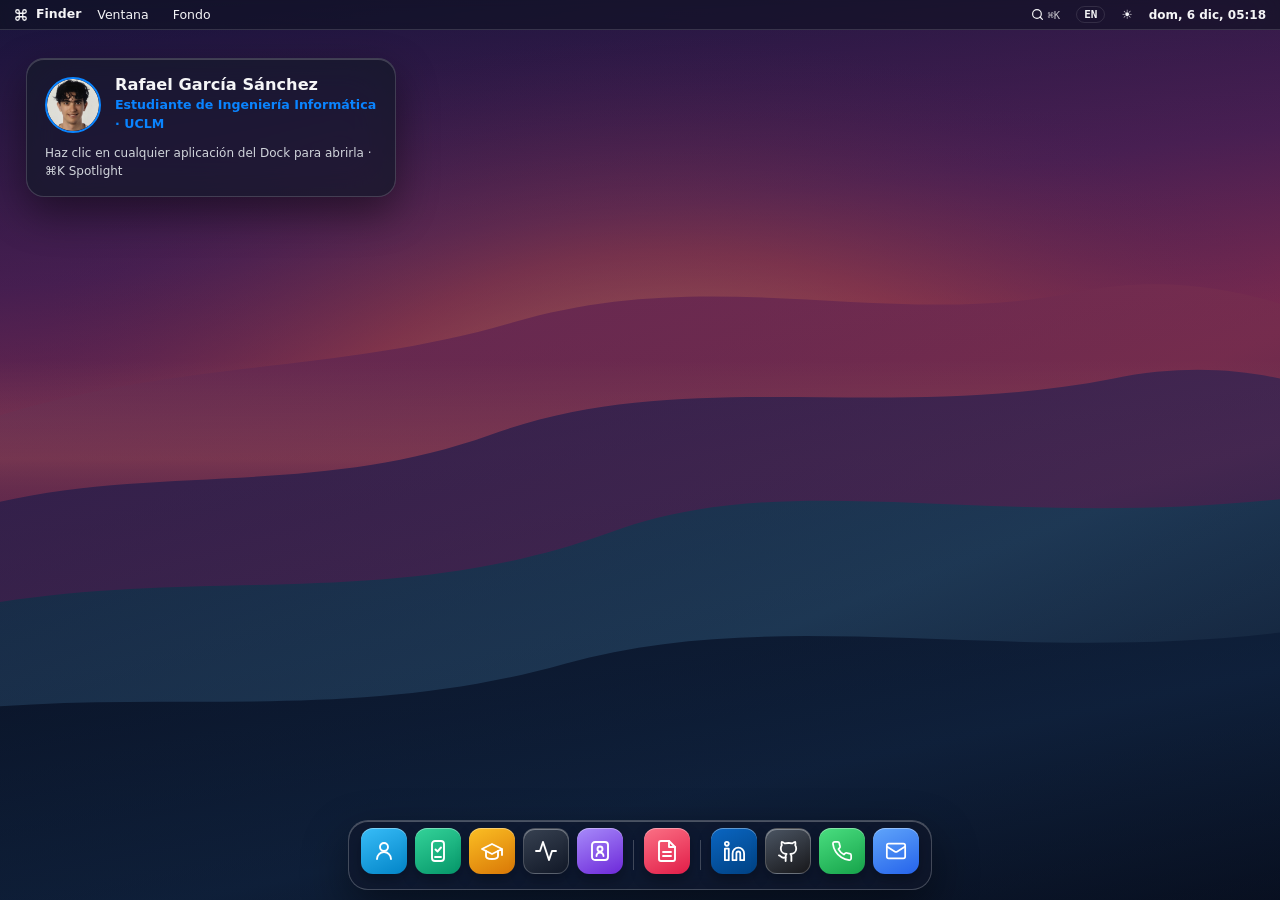
==== index.html @ 39693c86 "refactor: clean up desktop layout by removing desktop icons and modularizing codebase" ====
<!DOCTYPE html>
<html lang="es">
<head>
  <meta charset="UTF-8">
  <meta name="viewport" content="width=device-width, initial-scale=1.0">
  <title>Rafael García Sánchez | RafaOS — Portfolio macOS</title>
  <meta name="description" content="RafaOS: Portfolio interactivo estilo macOS de Rafael García Sánchez (@Rafags04). Estudiante de Ingeniería Informática (UCLM), Simulador PDA DGT, actividad de GitHub y CV oficial.">
  <meta name="author" content="Rafael García Sánchez">

  <!-- Open Graph / Twitter Card -->
  <meta property="og:type" content="website">
  <meta property="og:title" content="Rafael García Sánchez | RafaOS Portfolio">
  <meta property="og:description" content="Portfolio interactivo estilo macOS con escritorio limpio, ventanas arrastrables, fondos de macOS, Dock, Spotlight y Simulador PDA DGT.">
  <meta property="og:url" content="https://rafags04.github.io/PortFolio/">
  <meta property="og:image" content="https://rafags04.github.io/PortFolio/assets/profile-rafa.png">
  <meta name="twitter:card" content="summary">
  <meta name="twitter:title" content="Rafael García Sánchez | RafaOS Portfolio">
  <meta name="twitter:description" content="Portfolio estilo macOS basado en el currículum real de Rafael García Sánchez y GitHub (@Rafags04).">

  <link rel="icon" type="image/svg+xml" href="./favicon.svg">
  <link rel="canonical" href="https://rafags04.github.io/PortFolio/">
  <link rel="stylesheet" href="./style.css">

  <!-- Scripts diferidos ordenados: funcionan en local (file://) y en GitHub Pages -->
  <script defer src="./src/data/profile.js"></script>
  <script defer src="./src/modules/modal.js"></script>
  <script defer src="./src/modules/github.js"></script>
  <script defer src="./src/main.js"></script>
</head>
<body>
  <a class="skip-link" href="#desktop-stage" data-i18n="skipLink">Saltar al escritorio</a>

  <!-- ================================================================
       BARRA DE MENÚ SUPERIOR ESTILO macOS
       ================================================================ -->
  <header class="mac-menubar">
    <div class="menubar-left">
      <span class="menubar-apple" aria-hidden="true">
        <svg viewBox="0 0 24 24" width="14" height="14" fill="none" stroke="currentColor" stroke-width="2.2" stroke-linecap="round" stroke-linejoin="round">
          <path d="M18 3a3 3 0 0 0-3 3v12a3 3 0 0 0 3 3 3 3 0 0 0 3-3 3 3 0 0 0-3-3H6a3 3 0 0 0-3 3 3 3 0 0 0 3 3 3 3 0 0 0 3-3V6a3 3 0 0 0-3-3 3 3 0 0 0-3 3 3 3 0 0 0 3 3h12a3 3 0 0 0 3-3 3 3 0 0 0-3-3z"/>
        </svg>
      </span>
      <strong id="menubar-active-app" class="menubar-app-name">Finder</strong>

      <div class="menubar-menu-wrap">
        <button type="button" id="btn-window-menu" class="menubar-item" aria-expanded="false" aria-haspopup="true" data-i18n="menuWindow">
          Ventana
        </button>
        <div id="window-dropdown" class="mac-dropdown" role="menu" hidden>
          <button type="button" id="menu-act-tile" class="mac-dropdown-item" role="menuitem" data-i18n="menuTile">Ordenar en mosaico</button>
          <button type="button" id="menu-act-show-all" class="mac-dropdown-item" role="menuitem" data-i18n="menuShowAll">Mostrar todas las ventanas</button>
          <button type="button" id="menu-act-min-all" class="mac-dropdown-item" role="menuitem" data-i18n="menuMinimizeAll">Minimizar todas (Escritorio)</button>
          <div class="mac-dropdown-sep" role="separator"></div>
          <a id="menu-act-cv" class="mac-dropdown-item" role="menuitem" href="./assets/CV-Rafael-Garcia-Sanchez.pdf" download="CV-Rafael-Garcia-Sanchez.pdf" data-i18n="menuCvPdf">Descargar CV.pdf</a>
        </div>
      </div>

      <div class="menubar-menu-wrap">
        <button type="button" id="btn-wallpaper-menu" class="menubar-item" aria-expanded="false" aria-haspopup="true" data-i18n="menuWallpaper">
          Fondo
        </button>
        <div id="wallpaper-dropdown" class="mac-dropdown" role="menu" hidden>
          <button type="button" class="mac-dropdown-item is-active" role="menuitem" data-wallpaper="big-sur" data-i18n="wpBigSur">macOS Big Sur (Montañas)</button>
          <button type="button" class="mac-dropdown-item" role="menuitem" data-wallpaper="sequoia" data-i18n="wpSequoia">macOS Sequoia (Ondas)</button>
          <button type="button" class="mac-dropdown-item" role="menuitem" data-wallpaper="monterey" data-i18n="wpMonterey">macOS Monterey (Cañón)</button>
          <button type="button" class="mac-dropdown-item" role="menuitem" data-wallpaper="mojave" data-i18n="wpMojave">macOS Mojave (Dunas)</button>
        </div>
      </div>
    </div>

    <div class="menubar-right">
      <button type="button" id="btn-spotlight" class="menubar-icon-btn" data-i18n-aria="spotlightBtnAria" aria-label="Buscar con Spotlight (⌘K)">
        <svg viewBox="0 0 24 24" width="13" height="13" fill="none" stroke="currentColor" stroke-width="2.2" stroke-linecap="round" stroke-linejoin="round" aria-hidden="true">
          <circle cx="11" cy="11" r="8"/><path d="m21 21-4.3-4.3"/>
        </svg>
        <kbd class="menubar-kbd">⌘K</kbd>
      </button>

      <button type="button" id="btn-lang-toggle" class="menubar-pill-btn" aria-label="Switch language to English">
        EN
      </button>

      <button type="button" id="btn-theme-toggle" class="menubar-icon-btn" aria-pressed="false" title="Modo Claro">
        ☀️
      </button>

      <time id="menubar-clock" class="menubar-clock"></time>
    </div>
  </header>

  <!-- ================================================================
       ESCRITORIO macOS LIMPIO AL ARRANQUE + VENTANAS FLOTANTES LIBRES
       ================================================================ -->
  <main id="desktop-stage" class="mac-desktop">
    <!-- Capa base del escritorio: Widget Sonoma limpio (accesos en el Dock) -->
    <div id="desktop-home" class="desktop-home">
      <section id="desktop-welcome-widget" class="desktop-widget" aria-label="Resumen de escritorio">
        <div class="widget-head">
          <img
            id="widget-avatar"
            src="./assets/profile-rafa.png"
            alt="Retrato de Rafael García Sánchez"
            width="56"
            height="56"
            class="widget-avatar"
          >
          <div>
            <h2 id="widget-name" class="widget-name">Rafael García Sánchez</h2>
            <p id="widget-role" class="widget-role">Estudiante de Ingeniería Informática · UCLM</p>
          </div>
        </div>
        <p class="widget-hint" data-i18n="widgetHint">Haz clic en cualquier aplicación del Dock para abrirla · ⌘K Spotlight</p>
      </section>
    </div>

    <!-- VENTANA 1: SOBRE MÍ (INICIALMENTE MINIMIZADA AL DOCK) -->
    <section id="win-about" class="mac-window" data-window="about" aria-labelledby="hero-name" hidden>
      <header class="mac-titlebar">
        <div class="traffic-lights">
          <button type="button" class="tl-btn tl-close" data-win-action="close" data-i18n-aria="winClose" aria-label="Cerrar ventana"><span aria-hidden="true">×</span></button>
          <button type="button" class="tl-btn tl-min" data-win-action="min" data-i18n-aria="winMinimize" aria-label="Minimizar al Dock"><span aria-hidden="true">–</span></button>
          <button type="button" class="tl-btn tl-zoom" data-win-action="zoom" data-i18n-aria="winZoom" aria-label="Ampliar / Restaurar ventana"><span aria-hidden="true">+</span></button>
        </div>
        <span class="mac-window-title" data-i18n="winAboutTitle">Sobre mí — Rafael García</span>
        <span class="titlebar-spacer" aria-hidden="true"></span>
      </header>

      <div class="mac-window-body">
        <div class="hero-top-row">
          <div class="hero-avatar-wrap">
            <img
              id="hero-avatar"
              src="./assets/profile-rafa.png"
              alt="Retrato de Rafael García Sánchez"
              width="92"
              height="92"
              class="hero-avatar"
            >
          </div>
          <div class="hero-id-text">
            <h1 id="hero-name" class="hero-title">Rafael García Sánchez</h1>
            <p id="hero-role" class="hero-role">Estudiante de Ingeniería Informática · Universidad de Castilla-La Mancha (UCLM)</p>
          </div>
        </div>

        <p id="hero-about" class="hero-lead">
          Estudiante de Ingeniería Informática en búsqueda de su primer empleo en el sector tecnológico. Motivado por aplicar sus conocimientos en un entorno profesional, con interés en seguir aprendiendo y desarrollándose, aportando compromiso, responsabilidad y capacidad de trabajo en equipo.
        </p>

        <div class="hero-actions">
          <a
            id="btn-download-cv"
            class="btn btn-primary"
            href="./assets/CV-Rafael-Garcia-Sanchez.pdf"
            download="CV-Rafael-Garcia-Sanchez.pdf"
          >
            Descargar CV (PDF)
          </a>
          <button type="button" id="btn-open-cv" class="btn btn-secondary">
            Vista Previa CV…
          </button>
          <a
            id="hero-github-link"
            class="btn btn-ghost"
            href="https://github.com/Rafags04"
            target="_blank"
            rel="noopener noreferrer"
          >
            GitHub (@Rafags04)
          </a>
        </div>
      </div>
      <div class="mac-resize-handle" aria-hidden="true"></div>
    </section>

    <!-- VENTANA 2: SIMULADOR PDA (INICIALMENTE MINIMIZADA AL DOCK) -->
    <section id="win-projects" class="mac-window" data-window="projects" aria-labelledby="win-projects-title" hidden>
      <header class="mac-titlebar">
        <div class="traffic-lights">
          <button type="button" class="tl-btn tl-close" data-win-action="close" data-i18n-aria="winClose" aria-label="Cerrar ventana"><span aria-hidden="true">×</span></button>
          <button type="button" class="tl-btn tl-min" data-win-action="min" data-i18n-aria="winMinimize" aria-label="Minimizar al Dock"><span aria-hidden="true">–</span></button>
          <button type="button" class="tl-btn tl-zoom" data-win-action="zoom" data-i18n-aria="winZoom" aria-label="Ampliar / Restaurar ventana"><span aria-hidden="true">+</span></button>
        </div>
        <h2 id="win-projects-title" class="mac-window-title" data-i18n="winProjectsTitle">SimuladorPDA_PermisoB.app</h2>
        <div class="mac-segmented" role="tablist" aria-label="Vistas del proyecto">
          <button type="button" class="mac-seg-btn active" data-win-proj-tab="overview" role="tab" aria-selected="true" data-i18n="tabOverview">Vista General</button>
          <button type="button" class="mac-seg-btn" data-win-proj-tab="simulator" role="tab" aria-selected="false" data-i18n="tabLiveSim">Probar Simulador DGT</button>
          <button type="button" class="mac-seg-btn" data-win-proj-tab="code" role="tab" aria-selected="false" data-i18n="tabCode">Código</button>
        </div>
      </header>

      <div class="mac-window-body">
        <div id="projects-list" class="projects-grid" role="tabpanel"></div>

        <div id="dgt-live-panel" class="dgt-live-panel" role="tabpanel" hidden>
          <div class="dgt-live-head">
            <div>
              <h3 data-i18n="dgtSimTitle">Evaluador Oficial DGT — Permiso B</h3>
              <p class="dgt-rule-note" data-i18n="dgtSimRule">NO APTO con: 1 Eliminatoria · 2 Deficientes · 1 Deficiente + 5 Leves · 10 Leves</p>
            </div>
            <span id="dgt-result-pill" class="dgt-result-pill is-pass" role="status" aria-live="polite" data-i18n="dgtPass">APTO</span>
          </div>

          <div class="dgt-counters-grid">
            <div class="mac-group-box dgt-counter-card">
              <span class="dgt-counter-label" data-i18n="dgtMinorLabel">Leves</span>
              <strong id="dgt-count-l" class="dgt-counter-num">0</strong>
            </div>
            <div class="mac-group-box dgt-counter-card">
              <span class="dgt-counter-label" data-i18n="dgtMajorLabel">Deficientes</span>
              <strong id="dgt-count-d" class="dgt-counter-num">0</strong>
            </div>
            <div class="mac-group-box dgt-counter-card">
              <span class="dgt-counter-label" data-i18n="dgtDisqLabel">Eliminatorias</span>
              <strong id="dgt-count-e" class="dgt-counter-num">0</strong>
            </div>
          </div>

          <div class="dgt-actions-row">
            <button type="button" id="btn-dgt-l" class="btn btn-secondary btn-sm" data-i18n="dgtAddMinor">+ Leve</button>
            <button type="button" id="btn-dgt-d" class="btn btn-secondary btn-sm" data-i18n="dgtAddMajor">+ Deficiente</button>
            <button type="button" id="btn-dgt-e" class="btn btn-secondary btn-sm" data-i18n="dgtAddDisq">+ Eliminatoria</button>
            <button type="button" id="btn-dgt-reset" class="btn btn-ghost btn-sm" data-i18n="dgtReset">Reiniciar examen</button>
          </div>
        </div>

        <div id="proj-inline-code-panel" class="proj-inline-code-panel" role="tabpanel" hidden></div>
      </div>
      <div class="mac-resize-handle" aria-hidden="true"></div>
    </section>

    <!-- VENTANA 3: FORMACIÓN Y COMPETENCIAS (INICIALMENTE MINIMIZADA AL DOCK) -->
    <section id="win-education" class="mac-window" data-window="education" aria-labelledby="win-edu-title" hidden>
      <header class="mac-titlebar">
        <div class="traffic-lights">
          <button type="button" class="tl-btn tl-close" data-win-action="close" data-i18n-aria="winClose" aria-label="Cerrar ventana"><span aria-hidden="true">×</span></button>
          <button type="button" class="tl-btn tl-min" data-win-action="min" data-i18n-aria="winMinimize" aria-label="Minimizar al Dock"><span aria-hidden="true">–</span></button>
          <button type="button" class="tl-btn tl-zoom" data-win-action="zoom" data-i18n-aria="winZoom" aria-label="Ampliar / Restaurar ventana"><span aria-hidden="true">+</span></button>
        </div>
        <h2 id="win-edu-title" class="mac-window-title" data-i18n="winEduTitle">Formación y Competencias</h2>
        <span class="titlebar-spacer" aria-hidden="true"></span>
      </header>

      <div class="mac-window-body">
        <div class="settings-section">
          <h3 class="mac-section-label" data-i18n="eduAcademicTitle">Formación Académica</h3>
          <ol id="academic-list" class="mac-group-list"></ol>
        </div>

        <div class="settings-section">
          <h3 class="mac-section-label" data-i18n="eduCoursesTitle">Certificaciones</h3>
          <ol id="courses-list" class="mac-group-list"></ol>
        </div>

        <div class="settings-section">
          <h3 class="mac-section-label" data-i18n="techSkillsHeading">Stack Técnico</h3>
          <ul id="tech-skills-list" class="tag-list"></ul>
        </div>

        <div class="settings-two-col">
          <div class="mac-group-box">
            <h3 class="mac-section-label" data-i18n="languagesHeading">Idiomas</h3>
            <div id="languages-list" class="languages-stack"></div>
          </div>
          <div class="mac-group-box">
            <h3 class="mac-section-label" data-i18n="profileExtraHeading">Perfil y Disponibilidad</h3>
            <ul id="profile-extra-list" class="bullet-list"></ul>
          </div>
        </div>
      </div>
      <div class="mac-resize-handle" aria-hidden="true"></div>
    </section>

    <!-- VENTANA 4: MONITOR GITHUB (INICIALMENTE MINIMIZADA AL DOCK) -->
    <section id="win-github" class="mac-window" data-window="github" aria-labelledby="win-github-title" hidden>
      <header class="mac-titlebar">
        <div class="traffic-lights">
          <button type="button" class="tl-btn tl-close" data-win-action="close" data-i18n-aria="winClose" aria-label="Cerrar ventana"><span aria-hidden="true">×</span></button>
          <button type="button" class="tl-btn tl-min" data-win-action="min" data-i18n-aria="winMinimize" aria-label="Minimizar al Dock"><span aria-hidden="true">–</span></button>
          <button type="button" class="tl-btn tl-zoom" data-win-action="zoom" data-i18n-aria="winZoom" aria-label="Ampliar / Restaurar ventana"><span aria-hidden="true">+</span></button>
        </div>
        <h2 id="win-github-title" class="mac-window-title" data-i18n="winGithubTitle">Monitor GitHub — @Rafags04</h2>
        <button type="button" id="btn-retry-github" class="titlebar-action-btn" data-i18n="githubSyncBtn">Actualizar</button>
      </header>

      <div class="mac-window-body">
        <div id="github-status" class="status-banner" role="status" aria-live="polite">
          Consultando API pública de GitHub…
        </div>

        <div id="github-content" class="github-stack" hidden>
          <div class="mac-group-box">
            <h3 class="mac-section-label" data-i18n="githubLangHeading">Lenguajes por bytes</h3>
            <div id="github-lang-bar" class="lang-bar" role="img" aria-label="Distribución de lenguajes por bytes"></div>
            <ul id="github-lang-list" class="lang-list"></ul>
          </div>

          <div class="mac-group-box">
            <h3 class="mac-section-label" data-i18n="githubReposHeading">Repositorios propios</h3>
            <ul id="github-repos-list" class="repo-list"></ul>
          </div>
        </div>
      </div>
      <div class="mac-resize-handle" aria-hidden="true"></div>
    </section>

    <!-- VENTANA 5: CONTACTOS (INICIALMENTE MINIMIZADA AL DOCK) -->
    <section id="win-contact" class="mac-window" data-window="contact" aria-labelledby="win-contact-title" hidden>
      <header class="mac-titlebar">
        <div class="traffic-lights">
          <button type="button" class="tl-btn tl-close" data-win-action="close" data-i18n-aria="winClose" aria-label="Cerrar ventana"><span aria-hidden="true">×</span></button>
          <button type="button" class="tl-btn tl-min" data-win-action="min" data-i18n-aria="winMinimize" aria-label="Minimizar al Dock"><span aria-hidden="true">–</span></button>
          <button type="button" class="tl-btn tl-zoom" data-win-action="zoom" data-i18n-aria="winZoom" aria-label="Ampliar / Restaurar ventana"><span aria-hidden="true">+</span></button>
        </div>
        <h2 id="win-contact-title" class="mac-window-title" data-i18n="winContactTitle">Contactos — Rafael García</h2>
        <span class="titlebar-spacer" aria-hidden="true"></span>
      </header>

      <div class="mac-window-body contact-window-body">
        <div id="contact-list" class="mac-contact-list"></div>
        <p class="contact-card-meta">
          <span id="footer-year"></span> · <span id="footer-name">Rafael García Sánchez</span>
        </p>
      </div>
      <div class="mac-resize-handle" aria-hidden="true"></div>
    </section>
  </main>

  <!-- ================================================================
       DOCK FLOTANTE INFERIOR ESTILO macOS
       ================================================================ -->
  <nav id="mac-dock" class="mac-dock" aria-label="Dock">
    <button type="button" class="dock-item" data-dock-target="about" data-i18n-aria="dockAbout" aria-label="Sobre mí">
      <span class="dock-tooltip" data-i18n="dockAbout">Sobre mí</span>
      <span class="dock-icon dock-ico-finder" aria-hidden="true">
        <svg viewBox="0 0 24 24" width="24" height="24" fill="none" stroke="currentColor" stroke-width="1.9" stroke-linecap="round" stroke-linejoin="round">
          <circle cx="12" cy="8" r="4"/><path d="M5 20a7 7 0 0 1 14 0"/>
        </svg>
      </span>
      <span class="dock-dot" aria-hidden="true"></span>
    </button>

    <button type="button" class="dock-item" data-dock-target="projects" data-i18n-aria="dockProjects" aria-label="Simulador PDA">
      <span class="dock-tooltip" data-i18n="dockProjects">Simulador PDA</span>
      <span class="dock-icon dock-ico-sim" aria-hidden="true">
        <svg viewBox="0 0 24 24" width="24" height="24" fill="none" stroke="currentColor" stroke-width="1.9" stroke-linecap="round" stroke-linejoin="round">
          <rect x="6" y="2" width="12" height="20" rx="3"/><path d="M9 18h6"/><path d="m9.5 10.5 2 2 3.5-4"/>
        </svg>
      </span>
      <span class="dock-dot" aria-hidden="true"></span>
    </button>

    <button type="button" class="dock-item" data-dock-target="education" data-i18n-aria="dockEdu" aria-label="Formación">
      <span class="dock-tooltip" data-i18n="dockEdu">Formación</span>
      <span class="dock-icon dock-ico-edu" aria-hidden="true">
        <svg viewBox="0 0 24 24" width="24" height="24" fill="none" stroke="currentColor" stroke-width="1.9" stroke-linecap="round" stroke-linejoin="round">
          <path d="M22 10v6M2 10l10-5 10 5-10 5z"/><path d="M6 12v5c0 2 3 3 6 3s6-1 6-3v-5"/>
        </svg>
      </span>
      <span class="dock-dot" aria-hidden="true"></span>
    </button>

    <button type="button" class="dock-item" data-dock-target="github" data-i18n-aria="dockGithub" aria-label="Monitor GitHub">
      <span class="dock-tooltip" data-i18n="dockGithub">Monitor GitHub</span>
      <span class="dock-icon dock-ico-gh" aria-hidden="true">
        <svg viewBox="0 0 24 24" width="24" height="24" fill="none" stroke="currentColor" stroke-width="1.9" stroke-linecap="round" stroke-linejoin="round">
          <polyline points="22 12 18 12 15 21 9 3 6 12 2 12"/>
        </svg>
      </span>
      <span class="dock-dot" aria-hidden="true"></span>
    </button>

    <button type="button" class="dock-item" data-dock-target="contact" data-i18n-aria="dockContact" aria-label="Contactos">
      <span class="dock-tooltip" data-i18n="dockContact">Contactos</span>
      <span class="dock-icon dock-ico-contact" aria-hidden="true">
        <svg viewBox="0 0 24 24" width="24" height="24" fill="none" stroke="currentColor" stroke-width="1.9" stroke-linecap="round" stroke-linejoin="round">
          <rect x="4" y="3" width="16" height="18" rx="3"/><circle cx="12" cy="10" r="2.5"/><path d="M8.5 17a3.5 3.5 0 0 1 7 0"/>
        </svg>
      </span>
      <span class="dock-dot" aria-hidden="true"></span>
    </button>

    <span class="dock-divider" aria-hidden="true"></span>

    <button type="button" id="dock-cv-btn" class="dock-item" data-i18n-aria="dockCv" aria-label="Vista Previa CV">
      <span class="dock-tooltip" data-i18n="dockCv">Vista Previa CV</span>
      <span class="dock-icon dock-ico-cv" aria-hidden="true">
        <svg viewBox="0 0 24 24" width="24" height="24" fill="none" stroke="currentColor" stroke-width="1.9" stroke-linecap="round" stroke-linejoin="round">
          <path d="M14 2H6a2 2 0 0 0-2 2v16a2 2 0 0 0 2 2h12a2 2 0 0 0 2-2V8z"/><polyline points="14 2 14 8 20 8"/><line x1="16" x2="8" y1="13" y2="13"/><line x1="16" x2="8" y1="17" y2="17"/>
        </svg>
      </span>
    </button>

    <span class="dock-divider" aria-hidden="true"></span>

    <a
      id="dock-linkedin-link"
      class="dock-item"
      href="https://www.linkedin.com/in/rafa-garc%C3%ADa-725b5a367/"
      target="_blank"
      rel="noopener noreferrer"
      data-i18n-aria="dockLinkedin"
      aria-label="LinkedIn"
    >
      <span class="dock-tooltip" data-i18n="dockLinkedin">LinkedIn</span>
      <span class="dock-icon dock-ico-li" aria-hidden="true">
        <svg viewBox="0 0 24 24" width="23" height="23" fill="none" stroke="currentColor" stroke-width="1.9" stroke-linecap="round" stroke-linejoin="round">
          <path d="M16 8a6 6 0 0 1 6 6v7h-4v-7a2 2 0 0 0-2-2 2 2 0 0 0-2 2v7h-4v-7a6 6 0 0 1 6-6z"/><rect width="4" height="12" x="2" y="9"/><circle cx="4" cy="4" r="2"/>
        </svg>
      </span>
    </a>

    <a
      id="dock-github-link"
      class="dock-item"
      href="https://github.com/Rafags04"
      target="_blank"
      rel="noopener noreferrer"
      data-i18n-aria="dockGithubProfile"
      aria-label="GitHub (@Rafags04)"
    >
      <span class="dock-tooltip" data-i18n="dockGithubProfile">GitHub (@Rafags04)</span>
      <span class="dock-icon dock-ico-gh-profile" aria-hidden="true">
        <svg viewBox="0 0 24 24" width="23" height="23" fill="none" stroke="currentColor" stroke-width="1.9" stroke-linecap="round" stroke-linejoin="round">
          <path d="M15 22v-4a4.8 4.8 0 0 0-1-3.5c3 0 6-2 6-5.5.08-1.25-.27-2.48-1-3.5.28-1.15.28-2.35 0-3.5 0 0-1 0-3 1.5-2.64-.5-5.36-.5-8 0C6 2 5 2 5 2c-.3 1.15-.3 2.35 0 3.5A5.403 5.403 0 0 0 4 9c0 3.5 3 5.5 6 5.5-.39.49-.68 1.05-.85 1.65-.17.6-.22 1.23-.15 1.85v4"/><path d="M9 18c-4.51 2-5-2-7-2"/>
        </svg>
      </span>
    </a>

    <a
      id="dock-phone-link"
      class="dock-item"
      href="tel:+34644410602"
      data-i18n-aria="dockPhone"
      aria-label="Teléfono · 644 41 06 02"
    >
      <span class="dock-tooltip" data-i18n="dockPhone">Teléfono · 644 41 06 02</span>
      <span class="dock-icon dock-ico-phone" aria-hidden="true">
        <svg viewBox="0 0 24 24" width="22" height="22" fill="none" stroke="currentColor" stroke-width="1.9" stroke-linecap="round" stroke-linejoin="round">
          <path d="M22 16.92v3a2 2 0 0 1-2.18 2 19.79 19.79 0 0 1-8.63-3.07 19.5 19.5 0 0 1-6-6 19.79 19.79 0 0 1-3.07-8.67A2 2 0 0 1 4.11 2h3a2 2 0 0 1 2 1.72c.127.96.361 1.903.7 2.81a2 2 0 0 1-.45 2.11L8.09 9.91a16 16 0 0 0 6 6l1.27-1.27a2 2 0 0 1 2.11-.45c.907.339 1.85.573 2.81.7A2 2 0 0 1 22 16.92z"/>
        </svg>
      </span>
    </a>

    <a
      id="dock-email-link"
      class="dock-item"
      href="mailto:rafags0407@gmail.com"
      data-i18n-aria="dockEmail"
      aria-label="Email · rafags0407@gmail.com"
    >
      <span class="dock-tooltip" data-i18n="dockEmail">Email · rafags0407@gmail.com</span>
      <span class="dock-icon dock-ico-mail" aria-hidden="true">
        <svg viewBox="0 0 24 24" width="22" height="22" fill="none" stroke="currentColor" stroke-width="1.9" stroke-linecap="round" stroke-linejoin="round">
          <rect width="20" height="16" x="2" y="4" rx="2"/><path d="m22 7-8.97 5.7a1.94 1.94 0 0 1-2.06 0L2 7"/>
        </svg>
      </span>
    </a>
  </nav>

  <!-- ================================================================
       SPOTLIGHT SEARCH (⌘K)
       ================================================================ -->
  <div id="spotlight-modal" class="modal-backdrop spotlight-backdrop" role="dialog" aria-modal="true" aria-label="Spotlight" hidden>
    <div class="spotlight-shell">
      <div class="spotlight-input-row">
        <svg viewBox="0 0 24 24" width="20" height="20" fill="none" stroke="currentColor" stroke-width="2" stroke-linecap="round" stroke-linejoin="round" aria-hidden="true">
          <circle cx="11" cy="11" r="8"/><path d="m21 21-4.3-4.3"/>
        </svg>
        <input
          id="spotlight-input"
          class="spotlight-input"
          type="search"
          autocomplete="off"
          data-i18n-placeholder="spotlightPlaceholder"
          placeholder="Buscar en RafaOS (proyectos, CV, email, idioma…)"
        >
        <kbd class="spotlight-esc">ESC</kbd>
      </div>
      <div id="spotlight-results" class="spotlight-results" role="listbox"></div>
    </div>
  </div>

  <!-- ================================================================
       QUICK LOOK: VISOR AMPLIADO DE PROYECTO
       ================================================================ -->
  <div id="project-modal" class="modal-backdrop" role="dialog" aria-modal="true" aria-labelledby="proj-modal-title" hidden>
    <div class="modal-dialog modal-dialog-wide mac-modal-shell">
      <header class="modal-header mac-titlebar">
        <div class="traffic-lights">
          <button type="button" id="btn-close-project-tl" class="tl-btn tl-close" data-i18n-aria="projModalClose" aria-label="Cerrar (Esc)"><span aria-hidden="true">×</span></button>
        </div>
        <h2 id="proj-modal-title" class="mac-window-title">Detalle del proyecto</h2>
        <button type="button" id="btn-close-project-modal" class="btn btn-ghost btn-sm" data-i18n="projModalClose">
          Cerrar (Esc)
        </button>
      </header>

      <div class="proj-modal-body">
        <figure id="proj-modal-figure" class="proj-modal-figure">
          <img id="proj-modal-img" src="" alt="" class="proj-modal-img">
        </figure>

        <div class="proj-modal-tabs" role="tablist" aria-label="Información del proyecto">
          <button type="button" class="proj-tab-btn active" data-proj-tab="summary" role="tab" aria-selected="true" data-i18n="projModalTabSummary">Problema y Solución</button>
          <button type="button" class="proj-tab-btn" data-proj-tab="code" role="tab" aria-selected="false" data-i18n="projModalTabCode">Fragmento de Código</button>
          <button type="button" class="proj-tab-btn" data-proj-tab="stack" role="tab" aria-selected="false" data-i18n="projModalTabStack">Stack y Puntos Clave</button>
        </div>

        <div id="proj-tab-panel-summary" class="proj-tab-panel" role="tabpanel"></div>
        <div id="proj-tab-panel-code" class="proj-tab-panel" role="tabpanel" hidden></div>
        <div id="proj-tab-panel-stack" class="proj-tab-panel" role="tabpanel" hidden></div>
      </div>

      <footer id="proj-modal-external-links" class="modal-footer"></footer>
    </div>
  </div>

  <!-- ================================================================
       VISTA PREVIA.APP: CV IMPRIMIBLE
       ================================================================ -->
  <div id="cv-modal" class="modal-backdrop" role="dialog" aria-modal="true" aria-labelledby="cv-modal-title" hidden>
    <div class="modal-dialog mac-modal-shell">
      <header class="modal-header mac-titlebar no-print">
        <div class="traffic-lights">
          <button type="button" id="btn-close-cv-tl" class="tl-btn tl-close" data-i18n-aria="cvModalCloseTop" aria-label="Cerrar (Esc)"><span aria-hidden="true">×</span></button>
        </div>
        <h2 id="cv-modal-title" class="mac-window-title" data-i18n="cvModalTitle">Vista Previa — Currículum Vitae</h2>
        <button type="button" id="btn-close-cv-top" class="btn btn-ghost btn-sm" data-i18n="cvModalCloseTop">
          Cerrar (Esc)
        </button>
      </header>

      <div id="cv-modal-content" class="cv-sheet"></div>

      <footer class="modal-footer no-print">
        <a id="cv-pdf-link" class="btn btn-ghost btn-sm" href="./assets/CV-Rafael-Garcia-Sanchez.pdf" target="_blank" rel="noopener noreferrer" data-i18n="cvModalOpenPdf">
          Abrir PDF original
        </a>
        <button type="button" id="btn-print-cv" class="btn btn-primary btn-sm" data-i18n="cvModalPrint">
          Imprimir / Guardar PDF
        </button>
        <button type="button" id="btn-close-cv" class="btn btn-secondary btn-sm" data-i18n="cvModalClose">
          Cerrar
        </button>
      </footer>
    </div>
  </div>

  <!-- Centro de Notificaciones macOS -->
  <div id="toast-notification" class="toast-notification" role="status" aria-live="polite" hidden></div>
</body>
</html>
---- style.css ----
/* ==========================================================================
   RafaOS — ESCRITORIO LIMPIO macOS CON VENTANAS FLOTANTES LIBRES & FONDOS MAC
   ========================================================================== */

:root {
  --wallpaper-url: url('./assets/wallpapers/big-sur.svg');
  --wallpaper-scrim: linear-gradient(180deg, rgba(6, 9, 20, 0.22), rgba(6, 9, 20, 0.36));
  --wallpaper:
    radial-gradient(ellipse 75% 60% at 15% 18%, rgba(88, 86, 214, 0.42), transparent 60%),
    linear-gradient(155deg, #070914 0%, #0d1224 48%, #090c17 100%);

  --menubar-bg: rgba(16, 19, 32, 0.7);
  --menubar-border: rgba(255, 255, 255, 0.14);
  --dock-bg: rgba(20, 23, 38, 0.62);
  --dock-border: rgba(255, 255, 255, 0.22);

  --win-bg: rgba(22, 25, 40, 0.8);
  --win-bg-focused: rgba(25, 29, 46, 0.88);
  --win-border: rgba(255, 255, 255, 0.16);
  --win-border-focused: rgba(255, 255, 255, 0.3);
  --win-highlight: inset 0 1px 0 rgba(255, 255, 255, 0.18);
  --win-shadow: 0 16px 40px rgba(0, 0, 0, 0.45);
  --win-shadow-focused: 0 28px 72px rgba(0, 0, 0, 0.68), 0 0 0 1px rgba(255, 255, 255, 0.1);
  --titlebar-bg: rgba(255, 255, 255, 0.05);
  --titlebar-border: rgba(255, 255, 255, 0.1);

  --inset-group: rgba(255, 255, 255, 0.06);
  --inset-border: rgba(255, 255, 255, 0.11);
  --seg-track: rgba(0, 0, 0, 0.36);
  --seg-thumb: rgba(255, 255, 255, 0.18);
  --tl-inactive: rgba(255, 255, 255, 0.18);

  --text: #f5f5f7;
  --text-secondary: #d1d5db;
  --text-muted: #9ca3af;

  --mac-blue: #0a84ff;
  --mac-blue-hover: #3b9cff;
  --mac-green: #30d158;
  --spotlight: rgba(10, 132, 255, 0.16);

  --ok-bg: rgba(48, 209, 88, 0.16);
  --ok-border: rgba(48, 209, 88, 0.45);
  --ok-text: #86efac;

  --err-bg: rgba(255, 69, 58, 0.18);
  --err-border: rgba(255, 69, 58, 0.48);
  --err-text: #fecaca;

  --font-sans: -apple-system, BlinkMacSystemFont, 'SF Pro Text', 'SF Pro Display', 'Segoe UI', system-ui, sans-serif;
  --font-mono: 'SF Mono', ui-monospace, 'Cascadia Code', Menlo, Consolas, monospace;

  --radius-win: 13px;
}

:root[data-theme="light"] {
  --wallpaper-scrim: linear-gradient(180deg, rgba(255, 255, 255, 0.08), rgba(255, 255, 255, 0.16));

  --menubar-bg: rgba(248, 250, 252, 0.74);
  --menubar-border: rgba(15, 23, 42, 0.12);
  --dock-bg: rgba(255, 255, 255, 0.58);
  --dock-border: rgba(255, 255, 255, 0.74);

  --win-bg: rgba(249, 250, 252, 0.8);
  --win-bg-focused: rgba(255, 255, 255, 0.9);
  --win-border: rgba(15, 23, 42, 0.12);
  --win-border-focused: rgba(15, 23, 42, 0.24);
  --win-highlight: inset 0 1px 0 rgba(255, 255, 255, 0.92);
  --win-shadow: 0 14px 36px rgba(15, 23, 42, 0.16);
  --win-shadow-focused: 0 24px 60px rgba(15, 23, 42, 0.26), 0 0 0 1px rgba(15, 23, 42, 0.08);
  --titlebar-bg: rgba(255, 255, 255, 0.48);
  --titlebar-border: rgba(15, 23, 42, 0.09);

  --inset-group: rgba(255, 255, 255, 0.72);
  --inset-border: rgba(15, 23, 42, 0.1);
  --seg-track: rgba(15, 23, 42, 0.08);
  --seg-thumb: #ffffff;
  --tl-inactive: rgba(15, 23, 42, 0.18);

  --text: #111827;
  --text-secondary: #374151;
  --text-muted: #4b5563;

  --mac-blue: #007aff;
  --mac-blue-hover: #0062cc;
  --mac-green: #16a34a;
  --spotlight: rgba(0, 122, 255, 0.12);

  --ok-bg: #dcfce7;
  --ok-border: #16a34a;
  --ok-text: #14532d;

  --err-bg: #fee2e2;
  --err-border: #dc2626;
  --err-text: #7f1d1d;
}

*,
*::before,
*::after {
  box-sizing: border-box;
  margin: 0;
  padding: 0;
}

html {
  font-size: 15px;
  scroll-behavior: smooth;
}

body {
  font-family: var(--font-sans);
  background-color: #0b1020;
  background-image: var(--wallpaper-scrim), var(--wallpaper-url), var(--wallpaper);
  background-size: cover;
  background-position: center;
  background-repeat: no-repeat;
  background-attachment: fixed;
  color: var(--text);
  line-height: 1.5;
  min-height: 100vh;
  overflow-x: hidden;
  -webkit-font-smoothing: antialiased;
}

body.modal-open {
  overflow: hidden;
}

:focus-visible {
  outline: 2px solid var(--mac-blue);
  outline-offset: 2px;
}

.visually-hidden {
  position: absolute;
  width: 1px;
  height: 1px;
  padding: 0;
  margin: -1px;
  overflow: hidden;
  clip: rect(0, 0, 0, 0);
  white-space: nowrap;
  border: 0;
}

a {
  color: var(--mac-blue);
  text-underline-offset: 2px;
}

a:hover {
  color: var(--mac-blue-hover);
}

.skip-link {
  position: absolute;
  left: -9999px;
  top: 0.5rem;
  z-index: 400;
  background: var(--mac-blue);
  color: #fff;
  font-weight: 700;
  padding: 0.5rem 0.9rem;
  border-radius: 8px;
  text-decoration: none;
}

.skip-link:focus {
  left: 0.75rem;
}

/* --------------------------------------------------------------------------
   BARRA DE MENÚ macOS SUPERIOR
   -------------------------------------------------------------------------- */
.mac-menubar {
  position: fixed;
  top: 0;
  left: 0;
  right: 0;
  z-index: 250;
  min-height: 30px;
  padding: 3px 14px;
  background: var(--menubar-bg);
  backdrop-filter: blur(26px) saturate(180%);
  -webkit-backdrop-filter: blur(26px) saturate(180%);
  border-bottom: 1px solid var(--menubar-border);
  display: flex;
  align-items: center;
  justify-content: space-between;
  gap: 8px;
  font-size: 12.5px;
  user-select: none;
}

.menubar-left,
.menubar-right {
  display: flex;
  align-items: center;
  gap: 8px;
  min-width: 0;
}

.menubar-apple {
  display: inline-flex;
  align-items: center;
  color: var(--text);
}

.menubar-app-name {
  font-weight: 700;
  color: var(--text);
  white-space: nowrap;
}

.menubar-menu-wrap {
  position: relative;
}

.menubar-item,
.menubar-icon-btn,
.menubar-pill-btn {
  background: transparent;
  border: none;
  color: var(--text);
  font-family: inherit;
  font-size: 12.5px;
  font-weight: 500;
  padding: 2px 8px;
  border-radius: 5px;
  cursor: pointer;
  display: inline-flex;
  align-items: center;
  gap: 4px;
  transition: background-color 0.14s ease;
}

.menubar-item:hover,
.menubar-icon-btn:hover,
.menubar-pill-btn:hover {
  background: var(--inset-group);
}

.menubar-pill-btn {
  font-family: var(--font-mono);
  font-size: 11px;
  font-weight: 700;
  border: 1px solid var(--inset-border);
  padding: 1px 7px;
  border-radius: 999px;
}

.menubar-kbd {
  font-family: var(--font-mono);
  font-size: 10.5px;
  opacity: 0.78;
}

.menubar-clock {
  font-variant-numeric: tabular-nums;
  font-weight: 600;
  font-size: 12px;
  color: var(--text);
  white-space: nowrap;
}

.mac-dropdown {
  position: absolute;
  top: calc(100% + 5px);
  left: 0;
  min-width: 230px;
  padding: 5px;
  border-radius: 10px;
  background: var(--win-bg-focused);
  backdrop-filter: blur(28px) saturate(180%);
  -webkit-backdrop-filter: blur(28px) saturate(180%);
  border: 1px solid var(--win-border-focused);
  box-shadow: 0 18px 44px rgba(0, 0, 0, 0.45);
  display: flex;
  flex-direction: column;
  gap: 2px;
  z-index: 300;
}

.mac-dropdown[hidden] {
  display: none;
}

.mac-dropdown-item {
  width: 100%;
  text-align: left;
  background: transparent;
  border: none;
  border-radius: 6px;
  padding: 6px 10px;
  font-family: inherit;
  font-size: 12.5px;
  color: var(--text);
  text-decoration: none;
  cursor: pointer;
  display: flex;
  align-items: center;
  justify-content: space-between;
  gap: 8px;
}

.mac-dropdown-item:hover {
  background: var(--mac-blue);
  color: #ffffff;
}

.mac-dropdown-item.is-active::after {
  content: '✓';
  font-weight: 800;
}

.mac-dropdown-sep {
  height: 1px;
  background: var(--titlebar-border);
  margin: 3px 6px;
}

/* --------------------------------------------------------------------------
   ESCRITORIO LIMPIO (WIDGET SONOMA)
   -------------------------------------------------------------------------- */
.mac-desktop {
  width: 100%;
  min-height: 100vh;
  padding: 44px 12px 92px;
  display: flex;
  flex-direction: column;
  gap: 14px;
}

.desktop-home {
  display: flex;
  flex-direction: column;
  gap: 16px;
  transition: opacity 0.22s ease;
}

.desktop-widget {
  background: var(--win-bg);
  backdrop-filter: blur(24px) saturate(180%);
  -webkit-backdrop-filter: blur(24px) saturate(180%);
  border: 1px solid var(--win-border);
  box-shadow: var(--win-shadow), var(--win-highlight);
  border-radius: 18px;
  padding: 16px 18px;
  display: flex;
  flex-direction: column;
  gap: 10px;
}

.widget-head {
  display: flex;
  align-items: center;
  gap: 14px;
}

.widget-avatar {
  width: 56px;
  height: 56px;
  border-radius: 50%;
  object-fit: cover;
  border: 2px solid var(--mac-blue);
  flex-shrink: 0;
}

.widget-name {
  font-size: 1.08rem;
  font-weight: 750;
  color: var(--text);
  line-height: 1.2;
}

.widget-role {
  font-size: 0.84rem;
  font-weight: 600;
  color: var(--mac-blue);
  margin-top: 2px;
}

.widget-hint {
  font-size: 0.8rem;
  color: var(--text-secondary);
}

/* --------------------------------------------------------------------------
   VENTANAS FLOTANTES macOS CON SEMÁFOROS Y REDIMENSIONAMIENTO
   -------------------------------------------------------------------------- */
@keyframes macWinOpen {
  from {
    opacity: 0;
    transform: scale(0.96);
  }
  to {
    opacity: 1;
    transform: scale(1);
  }
}

.mac-window[hidden] {
  display: none;
}

.mac-window {
  position: relative;
  display: flex;
  flex-direction: column;
  width: 100%;
  min-width: 0;
  border-radius: var(--radius-win);
  background: var(--win-bg);
  backdrop-filter: blur(28px) saturate(180%);
  -webkit-backdrop-filter: blur(28px) saturate(180%);
  border: 1px solid var(--win-border);
  box-shadow: var(--win-shadow), var(--win-highlight);
  overflow: hidden;
  animation: macWinOpen 0.18s cubic-bezier(0.2, 0.9, 0.3, 1);
  transition: box-shadow 0.18s ease, border-color 0.18s ease, background-color 0.18s ease;
}

.mac-window.is-focused {
  background: var(--win-bg-focused);
  border-color: var(--win-border-focused);
  box-shadow: var(--win-shadow-focused), var(--win-highlight);
}

.mac-window.is-maximized {
  position: fixed !important;
  top: 38px !important;
  left: 10px !important;
  right: 10px !important;
  bottom: 84px !important;
  width: auto !important;
  height: auto !important;
  max-width: none !important;
  max-height: none !important;
  z-index: 235 !important;
  margin: 0 !important;
}

.mac-titlebar {
  display: flex;
  align-items: center;
  justify-content: space-between;
  gap: 8px;
  min-height: 38px;
  padding: 6px 12px;
  background: var(--titlebar-bg);
  border-bottom: 1px solid var(--titlebar-border);
  cursor: grab;
  user-select: none;
  flex-shrink: 0;
  touch-action: none;
}

.mac-titlebar:active {
  cursor: grabbing;
}

.traffic-lights {
  display: flex;
  align-items: center;
  gap: 7px;
  flex-shrink: 0;
}

.tl-btn {
  width: 12px;
  height: 12px;
  border-radius: 50%;
  border: 1px solid rgba(0, 0, 0, 0.22);
  padding: 0;
  display: inline-flex;
  align-items: center;
  justify-content: center;
  cursor: pointer;
  font-size: 9px;
  font-weight: 900;
  line-height: 1;
  color: transparent;
  transition: color 0.12s ease, background-color 0.15s ease;
}

.mac-window:not(.is-focused) .tl-btn {
  background: var(--tl-inactive);
  border-color: var(--inset-border);
}

.mac-window.is-focused .tl-close,
.traffic-lights:hover .tl-close {
  background: #ff5f57;
  border-color: #e0443e;
}

.mac-window.is-focused .tl-min,
.traffic-lights:hover .tl-min {
  background: #febc2e;
  border-color: #d89e24;
}

.mac-window.is-focused .tl-zoom,
.traffic-lights:hover .tl-zoom {
  background: #28c840;
  border-color: #1aab29;
}

.traffic-lights:hover .tl-btn,
.tl-btn:focus-visible {
  color: rgba(15, 23, 42, 0.82);
}

.mac-window-title {
  font-size: 12.5px;
  font-weight: 600;
  color: var(--text-secondary);
  white-space: nowrap;
  overflow: hidden;
  text-overflow: ellipsis;
  text-align: center;
}

.titlebar-spacer {
  width: 50px;
  flex-shrink: 0;
}

.titlebar-action-btn {
  background: var(--inset-group);
  border: 1px solid var(--inset-border);
  color: var(--text);
  font-family: inherit;
  font-size: 11.5px;
  font-weight: 600;
  padding: 3px 10px;
  border-radius: 6px;
  cursor: pointer;
  flex-shrink: 0;
}

.titlebar-action-btn:hover {
  border-color: var(--mac-blue);
  color: var(--mac-blue);
}

.mac-window-body {
  padding: 16px;
  display: flex;
  flex-direction: column;
  gap: 14px;
  flex: 1;
  min-width: 0;
  overflow-y: auto;
}

.mac-resize-handle {
  display: none;
}

/* Segmented Control */
.mac-segmented {
  display: inline-flex;
  align-items: center;
  gap: 2px;
  padding: 2px;
  border-radius: 8px;
  background: var(--seg-track);
  border: 1px solid var(--inset-border);
  flex-shrink: 0;
  max-width: 100%;
  overflow-x: auto;
}

.mac-seg-btn {
  background: transparent;
  border: none;
  color: var(--text-secondary);
  font-family: inherit;
  font-size: 11.5px;
  font-weight: 600;
  padding: 4px 10px;
  border-radius: 6px;
  cursor: pointer;
  white-space: nowrap;
  transition: background-color 0.15s ease, color 0.15s ease, box-shadow 0.15s ease;
}

.mac-seg-btn.active {
  background: var(--seg-thumb);
  color: var(--text);
  box-shadow: 0 1px 4px rgba(0, 0, 0, 0.25);
}

/* --------------------------------------------------------------------------
   CONTENIDO DE LAS 5 VENTANAS
   -------------------------------------------------------------------------- */
.hero-top-row {
  display: flex;
  align-items: center;
  gap: 16px;
}

.hero-avatar-wrap {
  width: 88px;
  height: 88px;
  border-radius: 50%;
  padding: 3px;
  background: linear-gradient(135deg, var(--mac-blue), #30d158);
  flex-shrink: 0;
  box-shadow: 0 8px 20px rgba(0, 0, 0, 0.25);
}

.hero-avatar {
  width: 100%;
  height: 100%;
  border-radius: 50%;
  object-fit: cover;
  display: block;
}

.hero-id-text {
  min-width: 0;
}

.hero-title {
  font-size: clamp(1.3rem, 2.3vw, 1.75rem);
  line-height: 1.15;
  font-weight: 750;
  letter-spacing: -0.02em;
  color: var(--text);
}

.hero-role {
  font-size: 0.9rem;
  font-weight: 600;
  color: var(--mac-blue);
  margin-top: 4px;
}

.hero-lead {
  color: var(--text-secondary);
  font-size: 0.9rem;
  line-height: 1.55;
}

.hero-actions {
  display: flex;
  flex-wrap: wrap;
  gap: 8px;
  margin-top: auto;
}

.btn {
  display: inline-flex;
  align-items: center;
  justify-content: center;
  gap: 6px;
  min-height: 36px;
  padding: 7px 13px;
  border-radius: 8px;
  font-family: var(--font-sans);
  font-size: 0.85rem;
  font-weight: 600;
  text-decoration: none;
  cursor: pointer;
  border: 1px solid transparent;
  transition: transform 0.14s ease, background-color 0.16s ease, border-color 0.16s ease;
}

.btn:hover { transform: translateY(-1px); }
.btn-sm { min-height: 32px; padding: 5px 11px; font-size: 0.82rem; }
.btn-primary { background: var(--mac-blue); color: #ffffff; }
.btn-primary:hover { background: var(--mac-blue-hover); color: #ffffff; }
.btn-secondary { background: var(--inset-group); color: var(--text); border-color: var(--inset-border); }
.btn-secondary:hover { border-color: var(--mac-blue); color: var(--text); }
.btn-ghost { background: transparent; color: var(--mac-blue); border-color: var(--inset-border); }
.btn-ghost:hover { background: var(--spotlight); border-color: var(--mac-blue); }

/* Proyectos */
.projects-grid { display: grid; grid-template-columns: 1fr; gap: 14px; }
.project-card { display: flex; flex-direction: column; gap: 14px; }
.project-card-body { display: flex; flex-direction: column; gap: 10px; min-width: 0; }
.repo-sync-tag { font-family: var(--font-mono); font-size: 11px; color: var(--text-muted); align-self: flex-start; }

.project-media-btn {
  position: relative;
  display: block;
  width: 100%;
  aspect-ratio: 16 / 9;
  border-radius: 10px;
  overflow: hidden;
  border: 1px solid var(--inset-border);
  background: #0d1117;
  cursor: pointer;
  padding: 0;
}

.project-media-img { width: 100%; height: 100%; object-fit: cover; display: block; transition: transform 0.3s ease; }
.project-media-btn:hover .project-media-img,
.project-media-btn:focus-visible .project-media-img { transform: scale(1.03); }

.project-media-badge {
  position: absolute;
  right: 8px;
  bottom: 8px;
  font-family: var(--font-mono);
  font-size: 11px;
  font-weight: 700;
  background: rgba(15, 23, 42, 0.88);
  color: #f8fafc;
  border: 1px solid rgba(255, 255, 255, 0.22);
  padding: 3px 8px;
  border-radius: 6px;
}

.project-title { font-size: 1.02rem; font-weight: 700; color: var(--text); word-break: break-word; }
.project-details { display: grid; gap: 4px; }
.project-details dt { font-family: var(--font-mono); font-size: 11px; font-weight: 700; text-transform: uppercase; color: var(--mac-blue); }
.project-details dd { color: var(--text-secondary); font-size: 0.86rem; margin-bottom: 4px; }

.tag-list { list-style: none; display: flex; flex-wrap: wrap; gap: 6px; }
.tag { font-family: var(--font-mono); font-size: 11.5px; padding: 3px 9px; border-radius: 6px; background: var(--inset-group); border: 1px solid var(--inset-border); color: var(--text-secondary); }
.project-links { display: flex; flex-wrap: wrap; gap: 8px; margin-top: 2px; }

.dgt-live-panel[hidden],
.proj-inline-code-panel[hidden] { display: none; }
.dgt-live-panel { display: flex; flex-direction: column; gap: 14px; }
.dgt-live-head { display: flex; flex-wrap: wrap; justify-content: space-between; align-items: center; gap: 10px; }
.dgt-live-head h3 { font-size: 1.02rem; font-weight: 700; }
.dgt-rule-note { font-family: var(--font-mono); font-size: 11.5px; color: var(--text-muted); margin-top: 2px; }
.dgt-result-pill { font-family: var(--font-mono); font-size: 13px; font-weight: 800; letter-spacing: 0.05em; padding: 6px 14px; border-radius: 999px; }
.dgt-result-pill.is-pass { background: var(--ok-bg); border: 1px solid var(--ok-border); color: var(--ok-text); }
.dgt-result-pill.is-fail { background: var(--err-bg); border: 1px solid var(--err-border); color: var(--err-text); }
.dgt-counters-grid { display: grid; grid-template-columns: repeat(3, minmax(0, 1fr)); gap: 10px; }
.dgt-counter-card { text-align: center; padding: 12px 8px; }
.dgt-counter-label { display: block; font-family: var(--font-mono); font-size: 11px; text-transform: uppercase; color: var(--text-muted); margin-bottom: 4px; }
.dgt-counter-num { font-family: var(--font-mono); font-size: 1.55rem; font-weight: 800; color: var(--text); }
.dgt-actions-row { display: flex; flex-wrap: wrap; gap: 8px; }
.proj-inline-code-panel { display: flex; flex-direction: column; gap: 12px; }

/* Settings / Education */
.mac-group-box { background: var(--inset-group); border: 1px solid var(--inset-border); border-radius: 10px; padding: 12px 14px; min-width: 0; }
.mac-section-label { font-family: var(--font-mono); font-size: 11px; font-weight: 700; text-transform: uppercase; letter-spacing: 0.06em; color: var(--text-muted); margin-bottom: 8px; }
.settings-section { display: flex; flex-direction: column; }
.mac-group-list { list-style: none; background: var(--inset-group); border: 1px solid var(--inset-border); border-radius: 10px; overflow: hidden; }
.settings-row { padding: 10px 14px; display: flex; flex-direction: column; gap: 2px; }
.settings-row + .settings-row { border-top: 1px solid var(--inset-border); }
.settings-row.is-primary { border-left: 3px solid var(--mac-blue); }
.settings-row.is-featured { border-left: 3px solid var(--mac-green); }
.academic-period, .course-meta { font-family: var(--font-mono); font-size: 11px; color: var(--mac-blue); }
.academic-title, .course-title { font-size: 0.92rem; font-weight: 700; color: var(--text); }
.academic-institution, .course-provider { font-size: 0.84rem; color: var(--text-secondary); }
.settings-two-col { display: grid; grid-template-columns: 1fr; gap: 10px; }
.languages-stack { display: flex; flex-direction: column; gap: 10px; }
.language-row { display: flex; flex-direction: column; gap: 4px; }
.language-head { display: flex; justify-content: space-between; align-items: baseline; gap: 6px; font-size: 0.88rem; }
.language-level { font-family: var(--font-mono); font-size: 11px; color: var(--mac-blue); }
.language-bar-track { height: 7px; border-radius: 999px; background: var(--seg-track); overflow: hidden; }
.language-bar-fill { height: 100%; border-radius: 999px; background: var(--mac-blue); }
.bullet-list { padding-left: 1.1rem; display: flex; flex-direction: column; gap: 4px; color: var(--text-secondary); font-size: 0.88rem; }

/* GitHub */
.status-banner { padding: 9px 12px; border-radius: 8px; border: 1px solid var(--inset-border); background: var(--inset-group); color: var(--text-secondary); font-size: 0.82rem; }
.status-ok { background: var(--ok-bg); border-color: var(--ok-border); color: var(--ok-text); }
.status-demo { background: var(--spotlight); border-color: var(--mac-blue); color: var(--text); }
.github-stack { display: flex; flex-direction: column; gap: 10px; }
.lang-bar { display: flex; height: 10px; border-radius: 999px; overflow: hidden; background: var(--seg-track); margin-bottom: 10px; }
.lang-segment { display: block; height: 100%; }
.lang-list, .repo-list { list-style: none; display: flex; flex-direction: column; gap: 7px; }
.lang-item { display: flex; align-items: center; gap: 7px; font-size: 0.84rem; }
.lang-swatch { width: 9px; height: 9px; border-radius: 50%; flex-shrink: 0; }
.lang-meta { margin-left: auto; font-family: var(--font-mono); font-size: 11.5px; color: var(--text-muted); }
.repo-item { padding-bottom: 7px; border-bottom: 1px solid var(--inset-border); }
.repo-item:last-child { padding-bottom: 0; border-bottom: none; }
.repo-link { font-family: var(--font-mono); font-weight: 700; font-size: 0.84rem; word-break: break-word; }
.repo-desc { color: var(--text-secondary); font-size: 0.8rem; margin-top: 2px; }
.repo-meta { font-family: var(--font-mono); font-size: 11px; color: var(--text-muted); margin-top: 2px; }

/* Contacts */
.contact-window-body { justify-content: space-between; }
.mac-contact-list { display: flex; flex-direction: column; gap: 10px; }
.footer-contact-item { display: flex; align-items: center; gap: 10px; padding: 9px 11px; border-radius: 10px; background: var(--inset-group); border: 1px solid var(--inset-border); min-width: 0; }
.footer-icon-box { width: 30px; height: 30px; border-radius: 8px; background: var(--spotlight); border: 1px solid rgba(10, 132, 255, 0.3); color: var(--mac-blue); display: inline-flex; align-items: center; justify-content: center; flex-shrink: 0; }
.footer-item-value { display: flex; align-items: center; justify-content: space-between; gap: 6px; font-size: 0.86rem; color: var(--text-secondary); flex: 1; min-width: 0; overflow-wrap: anywhere; }
.footer-item-value a { color: var(--text); font-weight: 600; text-decoration: none; }
.footer-item-value a:hover { color: var(--mac-blue); text-decoration: underline; }
.footer-copy-btn { width: 26px; height: 26px; border-radius: 6px; background: transparent; border: 1px solid transparent; color: var(--text-muted); display: inline-flex; align-items: center; justify-content: center; flex-shrink: 0; cursor: pointer; }
.footer-copy-btn:hover { color: var(--mac-blue); border-color: var(--inset-border); background: var(--win-bg); }
.contact-card-meta { font-family: var(--font-mono); font-size: 11px; color: var(--text-muted); text-align: center; padding-top: 8px; border-top: 1px solid var(--inset-border); }

/* --------------------------------------------------------------------------
   DOCK FLOTANTE INFERIOR ESTILO macOS
   -------------------------------------------------------------------------- */
.mac-dock {
  position: fixed;
  bottom: 10px;
  left: 50%;
  transform: translateX(-50%);
  z-index: 245;
  display: flex;
  align-items: center;
  gap: 8px;
  padding: 7px 12px;
  max-width: calc(100vw - 16px);
  overflow: visible;
  border-radius: 20px;
  background: var(--dock-bg);
  backdrop-filter: blur(26px) saturate(185%);
  -webkit-backdrop-filter: blur(26px) saturate(185%);
  border: 1px solid var(--dock-border);
  box-shadow: 0 18px 46px rgba(0, 0, 0, 0.45), inset 0 1px 0 rgba(255, 255, 255, 0.25);
}

.dock-item {
  position: relative;
  background: transparent;
  border: none;
  padding: 0 0 8px;
  cursor: pointer;
  display: flex;
  flex-direction: column;
  align-items: center;
  text-decoration: none;
  flex-shrink: 0;
  transform: scale(var(--dock-scale, 1));
  transform-origin: bottom center;
  transition: transform 0.14s ease-out;
}

.dock-icon {
  width: 38px;
  height: 38px;
  border-radius: 10px;
  display: inline-flex;
  align-items: center;
  justify-content: center;
  color: #ffffff;
  box-shadow: 0 6px 14px rgba(0, 0, 0, 0.3), inset 0 1px 0 rgba(255, 255, 255, 0.35);
}

.dock-ico-finder { background: linear-gradient(155deg, #38bdf8, #0284c7); }
.dock-ico-sim { background: linear-gradient(155deg, #34d399, #059669); }
.dock-ico-edu { background: linear-gradient(155deg, #fbbf24, #d97706); }
.dock-ico-gh { background: linear-gradient(155deg, #374151, #111827); border: 1px solid rgba(255, 255, 255, 0.2); }
.dock-ico-contact { background: linear-gradient(155deg, #a78bfa, #6d28d9); }
.dock-ico-cv { background: linear-gradient(155deg, #fb7185, #e11d48); }
.dock-ico-li { background: linear-gradient(155deg, #0a66c2, #004182); }
.dock-ico-gh-profile { background: linear-gradient(155deg, #4b5563, #18181b); border: 1px solid rgba(255, 255, 255, 0.22); }
.dock-ico-phone { background: linear-gradient(155deg, #4ade80, #16a34a); }
.dock-ico-mail { background: linear-gradient(155deg, #60a5fa, #2563eb); }

.dock-dot {
  position: absolute;
  bottom: 0;
  left: 50%;
  transform: translateX(-50%);
  width: 4px;
  height: 4px;
  border-radius: 50%;
  background: var(--text);
  opacity: 0;
  transition: opacity 0.15s ease;
}

.dock-item.is-open .dock-dot { opacity: 0.9; }

.dock-tooltip {
  display: none;
  position: absolute;
  bottom: calc(100% + 11px);
  left: 50%;
  transform: translateX(-50%);
  white-space: nowrap;
  padding: 5px 11px;
  border-radius: 8px;
  background: var(--win-bg-focused);
  backdrop-filter: blur(22px) saturate(180%);
  -webkit-backdrop-filter: blur(22px) saturate(180%);
  border: 1px solid var(--win-border-focused);
  color: var(--text);
  font-size: 11.5px;
  font-weight: 600;
  letter-spacing: 0.01em;
  box-shadow: 0 10px 26px rgba(0, 0, 0, 0.4);
  pointer-events: none;
  z-index: 310;
}

.dock-tooltip::after {
  content: "";
  position: absolute;
  top: 100%;
  left: 50%;
  transform: translateX(-50%);
  border-width: 5px;
  border-style: solid;
  border-color: var(--win-bg-focused) transparent transparent transparent;
}

.dock-item:hover .dock-tooltip,
.dock-item:focus-visible .dock-tooltip { display: block; }

.dock-divider {
  width: 1px;
  height: 30px;
  background: var(--dock-border);
  margin-inline: 2px;
  flex-shrink: 0;
}

/* --------------------------------------------------------------------------
   SPOTLIGHT SEARCH (⌘K) & MODALES
   -------------------------------------------------------------------------- */
.modal-backdrop[hidden] { display: none; }
.modal-backdrop { position: fixed; inset: 0; z-index: 320; background: rgba(2, 6, 23, 0.62); backdrop-filter: blur(8px); display: flex; align-items: flex-start; justify-content: center; padding: 16px; overflow-y: auto; }
.spotlight-backdrop { padding-top: 12vh; }
.spotlight-shell { width: 100%; max-width: 620px; border-radius: 16px; background: var(--win-bg-focused); backdrop-filter: blur(30px) saturate(190%); -webkit-backdrop-filter: blur(30px) saturate(190%); border: 1px solid var(--win-border-focused); box-shadow: 0 28px 80px rgba(0, 0, 0, 0.6); overflow: hidden; }
.spotlight-input-row { display: flex; align-items: center; gap: 12px; padding: 14px 18px; border-bottom: 1px solid var(--titlebar-border); color: var(--text-muted); }
.spotlight-input { flex: 1; min-width: 0; background: transparent; border: none; color: var(--text); font-family: var(--font-sans); font-size: 1.05rem; }
.spotlight-input:focus-visible { outline: none; }
.spotlight-esc { font-family: var(--font-mono); font-size: 10.5px; padding: 3px 6px; border-radius: 5px; border: 1px solid var(--inset-border); color: var(--text-muted); }
.spotlight-results { max-height: 340px; overflow-y: auto; padding: 8px; display: flex; flex-direction: column; gap: 4px; }
.spotlight-result-btn { width: 100%; display: flex; align-items: center; justify-content: space-between; gap: 12px; padding: 10px 12px; border-radius: 9px; background: transparent; border: none; color: var(--text); font-family: inherit; font-size: 0.9rem; font-weight: 500; text-align: left; cursor: pointer; }
.spotlight-result-btn:hover, .spotlight-result-btn.is-selected { background: var(--mac-blue); color: #ffffff; }
.spotlight-empty { padding: 18px; text-align: center; font-size: 0.9rem; color: var(--text-muted); }

.mac-modal-shell { width: 100%; max-width: 820px; background: var(--win-bg-focused); backdrop-filter: blur(30px) saturate(180%); border: 1px solid var(--win-border-focused); border-radius: var(--radius-win); box-shadow: var(--win-shadow-focused); overflow: hidden; margin-block: auto; }
.modal-dialog-wide { max-width: 900px; }
.modal-header { cursor: default; }
.eyebrow { font-family: var(--font-mono); font-size: 10.5px; font-weight: 700; text-transform: uppercase; letter-spacing: 0.06em; color: var(--mac-blue); }
.modal-footer { display: flex; flex-wrap: wrap; align-items: center; justify-content: flex-end; gap: 8px; padding: 10px 16px; background: var(--titlebar-bg); border-top: 1px solid var(--titlebar-border); }
.proj-modal-body { padding: 16px; display: flex; flex-direction: column; gap: 12px; }
.proj-modal-figure { border-radius: 10px; overflow: hidden; border: 1px solid var(--inset-border); background: #0d1117; }
.proj-modal-img { width: 100%; max-height: 360px; object-fit: cover; display: block; }
.proj-modal-tabs { display: flex; flex-wrap: wrap; gap: 6px; border-bottom: 1px solid var(--titlebar-border); padding-bottom: 10px; }
.proj-tab-btn { font-family: var(--font-mono); font-size: 12px; font-weight: 600; padding: 6px 12px; border-radius: 7px; border: 1px solid var(--inset-border); background: var(--inset-group); color: var(--text-secondary); cursor: pointer; }
.proj-tab-btn.active { background: var(--mac-blue); border-color: var(--mac-blue); color: #ffffff; }
.proj-tab-panel { font-size: 0.92rem; color: var(--text-secondary); display: flex; flex-direction: column; gap: 8px; }
.proj-tab-panel[hidden] { display: none; }
.proj-code-block { font-family: var(--font-mono); font-size: 12.5px; line-height: 1.55; background: #0b101b; color: #e2e8f0; border: 1px solid rgba(255, 255, 255, 0.14); border-radius: 10px; padding: 14px; overflow-x: auto; white-space: pre; }
.proj-highlights-list { padding-left: 1.2rem; display: flex; flex-direction: column; gap: 5px; }

.cv-sheet { background: #ffffff; color: #0f172a; padding: 24px; }
.cv-header { border-bottom: 2px solid #082545; padding-bottom: 12px; margin-bottom: 14px; }
.cv-header h3 { font-size: 1.4rem; color: #082545; }
.cv-role { font-weight: 600; color: #334155; margin-top: 2px; }
.cv-contact-line { font-size: 0.84rem; color: #475569; margin-top: 5px; word-break: break-word; }
.cv-section { margin-bottom: 14px; }
.cv-section h4 { font-size: 0.9rem; text-transform: uppercase; letter-spacing: 0.05em; color: #082545; border-bottom: 1px solid #cbd5e1; padding-bottom: 3px; margin-bottom: 8px; }
.cv-item { margin-bottom: 8px; }
.cv-item p { font-size: 0.88rem; color: #1e293b; }
.cv-repo-url { font-family: var(--font-mono); font-size: 0.78rem !important; color: #0c3b6e !important; word-break: break-all; }

.toast-notification { position: fixed; top: 40px; right: 14px; z-index: 420; background: var(--win-bg-focused); backdrop-filter: blur(26px) saturate(180%); color: var(--text); border: 1px solid var(--win-border-focused); border-radius: 12px; padding: 10px 14px; font-size: 0.84rem; font-weight: 600; box-shadow: 0 14px 34px rgba(0, 0, 0, 0.35); }
.toast-notification[hidden] { display: none; }

.container { width: 100%; max-width: 1080px; margin-inline: auto; padding-inline: 1rem; }
.not-found-page { min-height: 100vh; display: flex; align-items: center; justify-content: center; padding-block: 2rem; }
.surface-card { background: var(--win-bg-focused); border: 1px solid var(--win-border); border-radius: var(--radius-win); padding: 1.4rem; }
.not-found-card { max-width: 34rem; width: 100%; }
.not-found-card h1 { font-size: 1.9rem; margin-bottom: 0.5rem; }
.not-found-card .lead { color: var(--text-secondary); margin-bottom: 1.2rem; }

/* --------------------------------------------------------------------------
   AJUSTES MÓVIL (< 768px) Y LIENZO LIBRE FLOTANTE EN ESCRITORIO (>= 768px)
   -------------------------------------------------------------------------- */
@media (max-width: 767px) {
  .mac-window {
    position: relative !important;
    left: auto !important;
    top: auto !important;
    width: 100% !important;
    height: auto !important;
  }
}

@media (max-width: 520px) {
  .mac-menubar {
    padding: 3px 8px;
    gap: 4px;
    font-size: 12px;
  }

  .menubar-left,
  .menubar-right {
    gap: 4px;
  }

  .menubar-item,
  .menubar-icon-btn {
    padding: 2px 5px;
    font-size: 11.5px;
  }

  .menubar-kbd {
    display: none;
  }

  .menubar-clock {
    font-size: 11px;
  }

  .mac-dock {
    gap: 4px;
    padding: 6px 8px;
    border-radius: 16px;
  }

  .dock-icon {
    width: 29px;
    height: 29px;
    border-radius: 8px;
  }

  .dock-icon svg {
    width: 16px;
    height: 16px;
  }

  .dock-divider {
    height: 22px;
    margin-inline: 1px;
  }
}

@media (min-width: 768px) {
  html, body {
    height: 100vh;
    overflow: hidden;
  }

  .mac-desktop {
    position: relative;
    width: 100vw;
    height: 100vh;
    min-height: 0;
    padding: 0;
    display: block;
    overflow: hidden;
  }

  .desktop-home {
    position: absolute;
    inset: 34px 0 84px 0;
    pointer-events: none;
    z-index: 5;
  }

  .mac-desktop.has-open-window .desktop-home {
    opacity: 0.35;
  }

  .desktop-widget {
    position: absolute;
    top: 24px;
    left: 26px;
    max-width: 370px;
    pointer-events: auto;
  }

  .mac-window {
    position: absolute;
    max-width: calc(100vw - 24px);
    max-height: calc(100vh - 128px);
  }

  .mac-resize-handle {
    display: block;
    position: absolute;
    right: 2px;
    bottom: 2px;
    width: 16px;
    height: 16px;
    cursor: nwse-resize;
    z-index: 6;
    background:
      linear-gradient(135deg, transparent 50%, var(--text-muted) 50%, transparent 56%),
      linear-gradient(135deg, transparent 70%, var(--text-muted) 70%, transparent 76%);
    opacity: 0.55;
  }

  .mac-resize-handle:hover { opacity: 1; }
  .mac-window.is-maximized .mac-resize-handle { display: none; }

  .settings-two-col { grid-template-columns: 1fr 1fr; }

  .dock-icon {
    width: 46px;
    height: 46px;
    border-radius: 12px;
  }
}

@media (min-width: 1024px) {
  .projects-grid .project-card {
    display: grid;
    grid-template-columns: minmax(250px, 1.05fr) minmax(0, 1fr);
    gap: 18px;
    align-items: center;
  }
}

@media (prefers-reduced-motion: reduce) {
  html { scroll-behavior: auto; }
  *, *::before, *::after {
    transition-duration: 0.01ms !important;
    animation-duration: 0.01ms !important;
  }
  .dock-item { transform: none !important; }
}

@media print {
  .skip-link,
  .mac-menubar,
  .mac-desktop,
  .mac-dock,
  #spotlight-modal,
  #project-modal,
  .toast-notification,
  .no-print {
    display: none !important;
  }

  body { background: #ffffff !important; background-image: none !important; color: #0f172a !important; overflow: visible !important; height: auto !important; }
  .modal-backdrop { position: static !important; display: block !important; background: transparent !important; padding: 0 !important; overflow: visible !important; }
  .modal-dialog { border: none !important; max-width: 100% !important; box-shadow: none !important; }
  .cv-sheet { padding: 0 !important; }
}
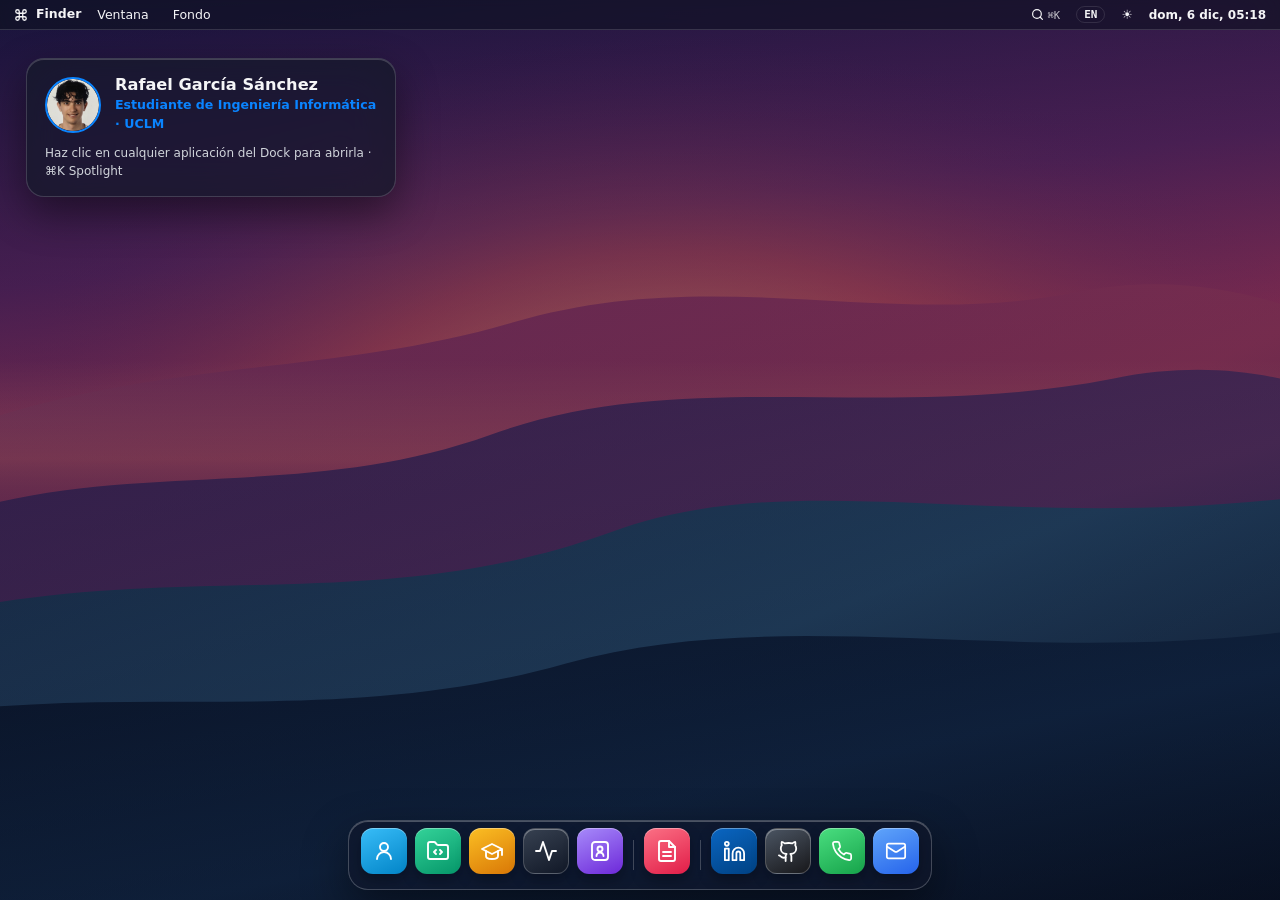
==== commit 52f57122: "feat: update repository naming, path references, and bilingual profile data structure" ====
--- a/index.html
+++ b/index.html
@@ -11,14 +11,14 @@
   <meta property="og:type" content="website">
   <meta property="og:title" content="Rafael García Sánchez | RafaOS Portfolio">
   <meta property="og:description" content="Portfolio interactivo estilo macOS con escritorio limpio, ventanas arrastrables, fondos de macOS, Dock, Spotlight y Simulador PDA DGT.">
-  <meta property="og:url" content="https://rafags04.github.io/PortFolio/">
-  <meta property="og:image" content="https://rafags04.github.io/PortFolio/assets/profile-rafa.png">
+  <meta property="og:url" content="https://rafags04.github.io/Portfolio-Rafael_Garcia_Sanchez/">
+  <meta property="og:image" content="https://rafags04.github.io/Portfolio-Rafael_Garcia_Sanchez/assets/profile-rafa.png">
   <meta name="twitter:card" content="summary">
   <meta name="twitter:title" content="Rafael García Sánchez | RafaOS Portfolio">
   <meta name="twitter:description" content="Portfolio estilo macOS basado en el currículum real de Rafael García Sánchez y GitHub (@Rafags04).">
 
   <link rel="icon" type="image/svg+xml" href="./favicon.svg">
-  <link rel="canonical" href="https://rafags04.github.io/PortFolio/">
+  <link rel="canonical" href="https://rafags04.github.io/Portfolio-Rafael_Garcia_Sanchez/">
   <link rel="stylesheet" href="./style.css">
 
   <!-- Scripts diferidos ordenados: funcionan en local (file://) y en GitHub Pages -->
@@ -173,7 +173,7 @@
       <div class="mac-resize-handle" aria-hidden="true"></div>
     </section>
 
-    <!-- VENTANA 2: SIMULADOR PDA (INICIALMENTE MINIMIZADA AL DOCK) -->
+    <!-- VENTANA 2: PROYECTOS (INICIALMENTE MINIMIZADA AL DOCK) -->
     <section id="win-projects" class="mac-window" data-window="projects" aria-labelledby="win-projects-title" hidden>
       <header class="mac-titlebar">
         <div class="traffic-lights">
@@ -181,9 +181,9 @@
           <button type="button" class="tl-btn tl-min" data-win-action="min" data-i18n-aria="winMinimize" aria-label="Minimizar al Dock"><span aria-hidden="true">–</span></button>
           <button type="button" class="tl-btn tl-zoom" data-win-action="zoom" data-i18n-aria="winZoom" aria-label="Ampliar / Restaurar ventana"><span aria-hidden="true">+</span></button>
         </div>
-        <h2 id="win-projects-title" class="mac-window-title" data-i18n="winProjectsTitle">SimuladorPDA_PermisoB.app</h2>
-        <div class="mac-segmented" role="tablist" aria-label="Vistas del proyecto">
-          <button type="button" class="mac-seg-btn active" data-win-proj-tab="overview" role="tab" aria-selected="true" data-i18n="tabOverview">Vista General</button>
+        <h2 id="win-projects-title" class="mac-window-title" data-i18n="winProjectsTitle">Proyectos — Rafael García</h2>
+        <div class="mac-segmented" role="tablist" aria-label="Vistas de proyectos">
+          <button type="button" class="mac-seg-btn active" data-win-proj-tab="overview" role="tab" aria-selected="true" data-i18n="tabOverview">Proyectos</button>
           <button type="button" class="mac-seg-btn" data-win-proj-tab="simulator" role="tab" aria-selected="false" data-i18n="tabLiveSim">Probar Simulador DGT</button>
           <button type="button" class="mac-seg-btn" data-win-proj-tab="code" role="tab" aria-selected="false" data-i18n="tabCode">Código</button>
         </div>
@@ -340,11 +340,11 @@
       <span class="dock-dot" aria-hidden="true"></span>
     </button>
 
-    <button type="button" class="dock-item" data-dock-target="projects" data-i18n-aria="dockProjects" aria-label="Simulador PDA">
-      <span class="dock-tooltip" data-i18n="dockProjects">Simulador PDA</span>
+    <button type="button" class="dock-item" data-dock-target="projects" data-i18n-aria="dockProjects" aria-label="Proyectos">
+      <span class="dock-tooltip" data-i18n="dockProjects">Proyectos</span>
       <span class="dock-icon dock-ico-sim" aria-hidden="true">
         <svg viewBox="0 0 24 24" width="24" height="24" fill="none" stroke="currentColor" stroke-width="1.9" stroke-linecap="round" stroke-linejoin="round">
-          <rect x="6" y="2" width="12" height="20" rx="3"/><path d="M9 18h6"/><path d="m9.5 10.5 2 2 3.5-4"/>
+          <path d="M20 20a2 2 0 0 0 2-2V8a2 2 0 0 0-2-2h-7.9a2 2 0 0 1-1.69-.9L9.6 3.9A2 2 0 0 0 7.93 3H4a2 2 0 0 0-2 2v13a2 2 0 0 0 2 2Z"/><path d="m10 11-2 2 2 2"/><path d="m14 11 2 2-2 2"/>
         </svg>
       </span>
       <span class="dock-dot" aria-hidden="true"></span>
--- a/style.css
+++ b/style.css
@@ -679,8 +679,9 @@
 .btn-ghost:hover { background: var(--spotlight); border-color: var(--mac-blue); }
 
 /* Proyectos */
-.projects-grid { display: grid; grid-template-columns: 1fr; gap: 14px; }
+.projects-grid { display: grid; grid-template-columns: 1fr; gap: 18px; }
 .project-card { display: flex; flex-direction: column; gap: 14px; }
+.project-card + .project-card { padding-top: 18px; border-top: 1px solid var(--titlebar-border); }
 .project-card-body { display: flex; flex-direction: column; gap: 10px; min-width: 0; }
 .repo-sync-tag { font-family: var(--font-mono); font-size: 11px; color: var(--text-muted); align-self: flex-start; }
 
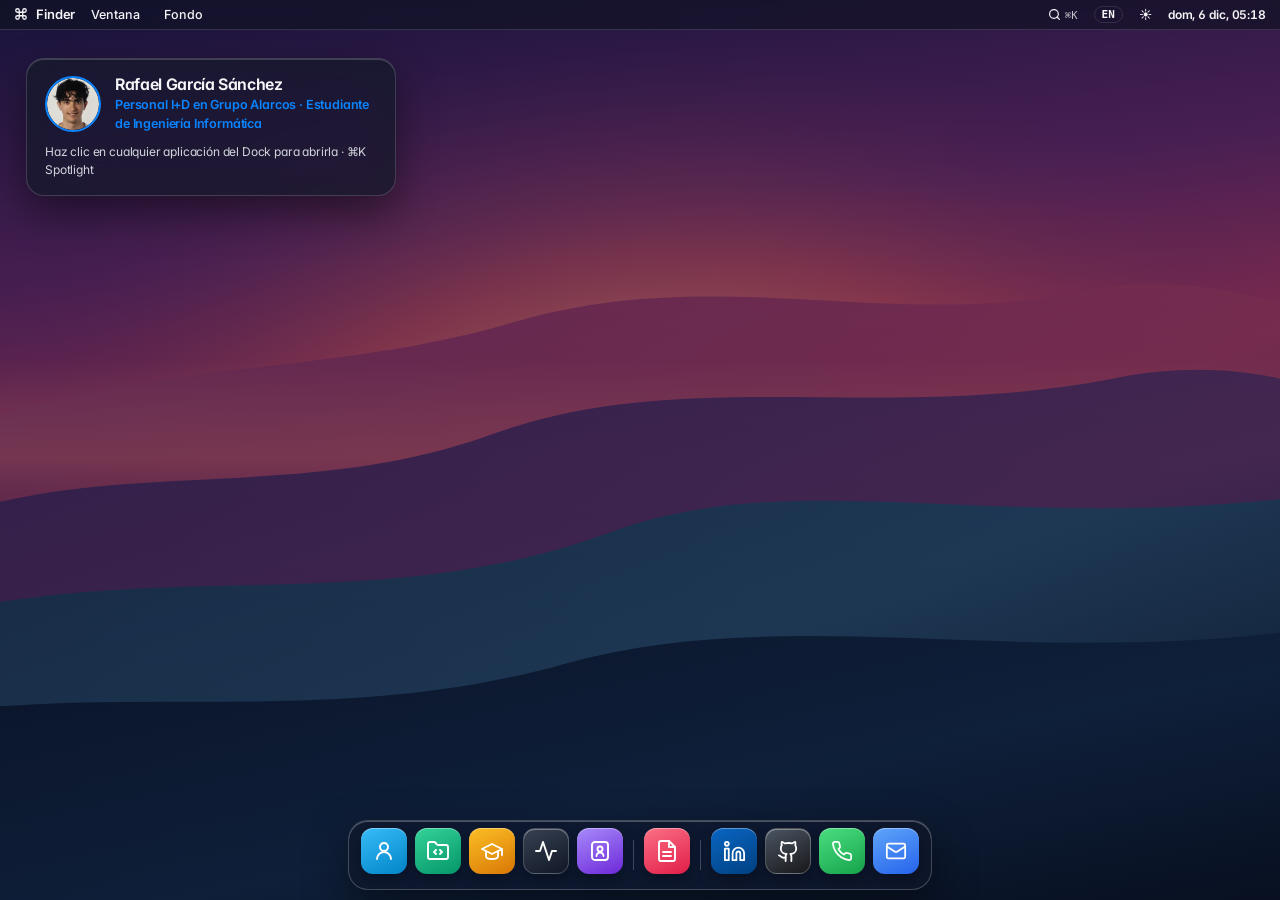
==== commit 59b3682d: "refactor: add profile data module, CV asset, and update portfolio UI with experience section and fon" ====
--- a/index.html
+++ b/index.html
@@ -4,21 +4,10 @@
   <meta charset="UTF-8">
   <meta name="viewport" content="width=device-width, initial-scale=1.0">
   <title>Rafael García Sánchez | RafaOS — Portfolio macOS</title>
-  <meta name="description" content="RafaOS: Portfolio interactivo estilo macOS de Rafael García Sánchez (@Rafags04). Estudiante de Ingeniería Informática (UCLM), Simulador PDA DGT, actividad de GitHub y CV oficial.">
-  <meta name="author" content="Rafael García Sánchez">
-
-  <!-- Open Graph / Twitter Card -->
-  <meta property="og:type" content="website">
-  <meta property="og:title" content="Rafael García Sánchez | RafaOS Portfolio">
-  <meta property="og:description" content="Portfolio interactivo estilo macOS con escritorio limpio, ventanas arrastrables, fondos de macOS, Dock, Spotlight y Simulador PDA DGT.">
-  <meta property="og:url" content="https://rafags04.github.io/Portfolio-Rafael_Garcia_Sanchez/">
-  <meta property="og:image" content="https://rafags04.github.io/Portfolio-Rafael_Garcia_Sanchez/assets/profile-rafa.png">
-  <meta name="twitter:card" content="summary">
-  <meta name="twitter:title" content="Rafael García Sánchez | RafaOS Portfolio">
-  <meta name="twitter:description" content="Portfolio estilo macOS basado en el currículum real de Rafael García Sánchez y GitHub (@Rafags04).">
-
   <link rel="icon" type="image/svg+xml" href="./favicon.svg">
-  <link rel="canonical" href="https://rafags04.github.io/Portfolio-Rafael_Garcia_Sanchez/">
+  <link rel="preconnect" href="https://fonts.googleapis.com">
+  <link rel="preconnect" href="https://fonts.gstatic.com" crossorigin>
+  <link href="https://fonts.googleapis.com/css2?family=Inter:opsz,wght@14..32,400..700&display=swap" rel="stylesheet">
   <link rel="stylesheet" href="./style.css">
 
   <!-- Scripts diferidos ordenados: funcionan en local (file://) y en GitHub Pages -->
@@ -106,7 +95,7 @@
           >
           <div>
             <h2 id="widget-name" class="widget-name">Rafael García Sánchez</h2>
-            <p id="widget-role" class="widget-role">Estudiante de Ingeniería Informática · UCLM</p>
+            <p id="widget-role" class="widget-role">Personal I+D en Grupo Alarcos · Estudiante de Ingeniería Informática</p>
           </div>
         </div>
         <p class="widget-hint" data-i18n="widgetHint">Haz clic en cualquier aplicación del Dock para abrirla · ⌘K Spotlight</p>
@@ -139,12 +128,12 @@
           </div>
           <div class="hero-id-text">
             <h1 id="hero-name" class="hero-title">Rafael García Sánchez</h1>
-            <p id="hero-role" class="hero-role">Estudiante de Ingeniería Informática · Universidad de Castilla-La Mancha (UCLM)</p>
+            <p id="hero-role" class="hero-role">Personal I+D en Grupo Alarcos · Estudiante de Ingeniería Informática · Universidad de Castilla-La Mancha (UCLM)</p>
           </div>
         </div>
 
         <p id="hero-about" class="hero-lead">
-          Estudiante de Ingeniería Informática en búsqueda de su primer empleo en el sector tecnológico. Motivado por aplicar sus conocimientos en un entorno profesional, con interés en seguir aprendiendo y desarrollándose, aportando compromiso, responsabilidad y capacidad de trabajo en equipo.
+          Personal de I+D en el Grupo de Investigación Alarcos (desde marzo de 2026) y estudiante del Grado en Ingeniería Informática en la UCLM. Motivado por aplicar sus conocimientos en entornos profesionales y de investigación tecnológica, con interés en seguir aprendiendo y desarrollándose, aportando compromiso, responsabilidad y capacidad de trabajo en equipo.
         </p>
 
         <div class="hero-actions">
@@ -229,7 +218,7 @@
       <div class="mac-resize-handle" aria-hidden="true"></div>
     </section>
 
-    <!-- VENTANA 3: FORMACIÓN Y COMPETENCIAS (INICIALMENTE MINIMIZADA AL DOCK) -->
+    <!-- VENTANA 3: EXPERIENCIA, FORMACIÓN Y COMPETENCIAS (INICIALMENTE MINIMIZADA AL DOCK) -->
     <section id="win-education" class="mac-window" data-window="education" aria-labelledby="win-edu-title" hidden>
       <header class="mac-titlebar">
         <div class="traffic-lights">
@@ -237,11 +226,16 @@
           <button type="button" class="tl-btn tl-min" data-win-action="min" data-i18n-aria="winMinimize" aria-label="Minimizar al Dock"><span aria-hidden="true">–</span></button>
           <button type="button" class="tl-btn tl-zoom" data-win-action="zoom" data-i18n-aria="winZoom" aria-label="Ampliar / Restaurar ventana"><span aria-hidden="true">+</span></button>
         </div>
-        <h2 id="win-edu-title" class="mac-window-title" data-i18n="winEduTitle">Formación y Competencias</h2>
+        <h2 id="win-edu-title" class="mac-window-title" data-i18n="winEduTitle">Experiencia y Formación</h2>
         <span class="titlebar-spacer" aria-hidden="true"></span>
       </header>
 
       <div class="mac-window-body">
+        <div class="settings-section">
+          <h3 class="mac-section-label" data-i18n="eduExperienceTitle">Experiencia Profesional</h3>
+          <ol id="experience-list" class="mac-group-list"></ol>
+        </div>
+
         <div class="settings-section">
           <h3 class="mac-section-label" data-i18n="eduAcademicTitle">Formación Académica</h3>
           <ol id="academic-list" class="mac-group-list"></ol>
@@ -350,8 +344,8 @@
       <span class="dock-dot" aria-hidden="true"></span>
     </button>
 
-    <button type="button" class="dock-item" data-dock-target="education" data-i18n-aria="dockEdu" aria-label="Formación">
-      <span class="dock-tooltip" data-i18n="dockEdu">Formación</span>
+    <button type="button" class="dock-item" data-dock-target="education" data-i18n-aria="dockEdu" aria-label="Experiencia y Formación">
+      <span class="dock-tooltip" data-i18n="dockEdu">Experiencia y Formación</span>
       <span class="dock-icon dock-ico-edu" aria-hidden="true">
         <svg viewBox="0 0 24 24" width="24" height="24" fill="none" stroke="currentColor" stroke-width="1.9" stroke-linecap="round" stroke-linejoin="round">
           <path d="M22 10v6M2 10l10-5 10 5-10 5z"/><path d="M6 12v5c0 2 3 3 6 3s6-1 6-3v-5"/>
--- a/style.css
+++ b/style.css
@@ -47,8 +47,9 @@
   --err-border: rgba(255, 69, 58, 0.48);
   --err-text: #fecaca;
 
-  --font-sans: -apple-system, BlinkMacSystemFont, 'SF Pro Text', 'SF Pro Display', 'Segoe UI', system-ui, sans-serif;
-  --font-mono: 'SF Mono', ui-monospace, 'Cascadia Code', Menlo, Consolas, monospace;
+  --font-display: -apple-system, BlinkMacSystemFont, 'SF Pro Display', 'Inter', 'Helvetica Neue', Helvetica, Arial, sans-serif;
+  --font-sans: -apple-system, BlinkMacSystemFont, 'SF Pro Text', 'Inter', 'Helvetica Neue', Helvetica, Arial, sans-serif;
+  --font-mono: 'SF Mono', ui-monospace, 'Menlo', 'Monaco', 'Cascadia Mono', Consolas, monospace;
 
   --radius-win: 13px;
 }
@@ -110,6 +111,9 @@
 
 body {
   font-family: var(--font-sans);
+  font-optical-sizing: auto;
+  font-feature-settings: 'kern' 1, 'liga' 1, 'cv02' 1, 'cv03' 1, 'cv04' 1, 'cv11' 1;
+  letter-spacing: -0.011em;
   background-color: #0b1020;
   background-image: var(--wallpaper-scrim), var(--wallpaper-url), var(--wallpaper);
   background-size: cover;
@@ -117,10 +121,17 @@
   background-repeat: no-repeat;
   background-attachment: fixed;
   color: var(--text);
-  line-height: 1.5;
+  line-height: 1.48;
   min-height: 100vh;
   overflow-x: hidden;
+  text-rendering: optimizeLegibility;
   -webkit-font-smoothing: antialiased;
+  -moz-osx-font-smoothing: grayscale;
+}
+
+h1, h2, h3, .widget-name, .hero-title {
+  font-family: var(--font-display);
+  letter-spacing: -0.022em;
 }
 
 body.modal-open {
@@ -189,7 +200,8 @@
   align-items: center;
   justify-content: space-between;
   gap: 8px;
-  font-size: 12.5px;
+  font-size: 13px;
+  letter-spacing: -0.008em;
   user-select: none;
 }
 
@@ -208,7 +220,7 @@
 }
 
 .menubar-app-name {
-  font-weight: 700;
+  font-weight: 600;
   color: var(--text);
   white-space: nowrap;
 }
@@ -368,8 +380,8 @@
 }
 
 .widget-name {
-  font-size: 1.08rem;
-  font-weight: 750;
+  font-size: 1.06rem;
+  font-weight: 650;
   color: var(--text);
   line-height: 1.2;
 }
@@ -513,8 +525,9 @@
 }
 
 .mac-window-title {
-  font-size: 12.5px;
+  font-size: 13px;
   font-weight: 600;
+  letter-spacing: -0.008em;
   color: var(--text-secondary);
   white-space: nowrap;
   overflow: hidden;
@@ -625,10 +638,10 @@
 }
 
 .hero-title {
-  font-size: clamp(1.3rem, 2.3vw, 1.75rem);
-  line-height: 1.15;
-  font-weight: 750;
-  letter-spacing: -0.02em;
+  font-size: clamp(1.3rem, 2.3vw, 1.72rem);
+  line-height: 1.16;
+  font-weight: 680;
+  letter-spacing: -0.024em;
   color: var(--text);
 }
 
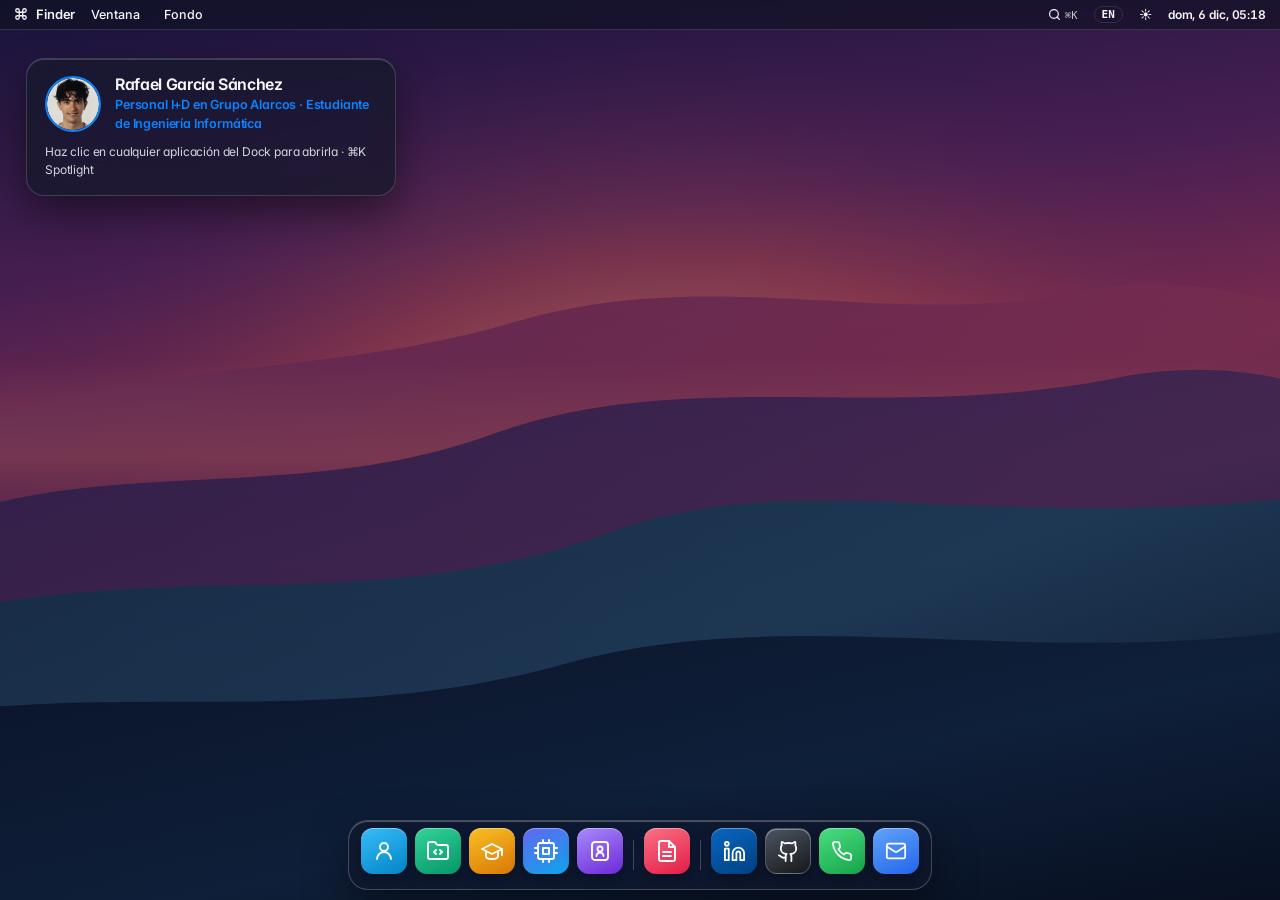
==== commit aba960ce: "refactor: replace github monitor window with local tech stack window and expand profile data" ====
--- a/index.html
+++ b/index.html
@@ -13,7 +13,6 @@
   <!-- Scripts diferidos ordenados: funcionan en local (file://) y en GitHub Pages -->
   <script defer src="./src/data/profile.js"></script>
   <script defer src="./src/modules/modal.js"></script>
-  <script defer src="./src/modules/github.js"></script>
   <script defer src="./src/main.js"></script>
 </head>
 <body>
@@ -246,11 +245,6 @@
           <ol id="courses-list" class="mac-group-list"></ol>
         </div>
 
-        <div class="settings-section">
-          <h3 class="mac-section-label" data-i18n="techSkillsHeading">Stack Técnico</h3>
-          <ul id="tech-skills-list" class="tag-list"></ul>
-        </div>
-
         <div class="settings-two-col">
           <div class="mac-group-box">
             <h3 class="mac-section-label" data-i18n="languagesHeading">Idiomas</h3>
@@ -265,35 +259,24 @@
       <div class="mac-resize-handle" aria-hidden="true"></div>
     </section>
 
-    <!-- VENTANA 4: MONITOR GITHUB (INICIALMENTE MINIMIZADA AL DOCK) -->
-    <section id="win-github" class="mac-window" data-window="github" aria-labelledby="win-github-title" hidden>
+    <!-- VENTANA 4: TECNOLOGÍAS Y NIVELES (INICIALMENTE MINIMIZADA AL DOCK) -->
+    <section id="win-tech" class="mac-window" data-window="tech" aria-labelledby="win-tech-title" hidden>
       <header class="mac-titlebar">
         <div class="traffic-lights">
           <button type="button" class="tl-btn tl-close" data-win-action="close" data-i18n-aria="winClose" aria-label="Cerrar ventana"><span aria-hidden="true">×</span></button>
           <button type="button" class="tl-btn tl-min" data-win-action="min" data-i18n-aria="winMinimize" aria-label="Minimizar al Dock"><span aria-hidden="true">–</span></button>
           <button type="button" class="tl-btn tl-zoom" data-win-action="zoom" data-i18n-aria="winZoom" aria-label="Ampliar / Restaurar ventana"><span aria-hidden="true">+</span></button>
         </div>
-        <h2 id="win-github-title" class="mac-window-title" data-i18n="winGithubTitle">Monitor GitHub — @Rafags04</h2>
-        <button type="button" id="btn-retry-github" class="titlebar-action-btn" data-i18n="githubSyncBtn">Actualizar</button>
+        <h2 id="win-tech-title" class="mac-window-title" data-i18n="winTechTitle">Tecnologías y Dominio</h2>
+        <div class="mac-segmented" role="tablist" aria-label="Categorías de tecnologías">
+          <button type="button" class="mac-seg-btn active" data-tech-filter="all" role="tab" aria-selected="true" data-i18n="techFilterAll">Todas</button>
+          <button type="button" class="mac-seg-btn" data-tech-filter="languages" role="tab" aria-selected="false" data-i18n="techFilterLangs">Lenguajes</button>
+          <button type="button" class="mac-seg-btn" data-tech-filter="tools" role="tab" aria-selected="false" data-i18n="techFilterTools">Frameworks y Redes</button>
+        </div>
       </header>
 
       <div class="mac-window-body">
-        <div id="github-status" class="status-banner" role="status" aria-live="polite">
-          Consultando API pública de GitHub…
-        </div>
-
-        <div id="github-content" class="github-stack" hidden>
-          <div class="mac-group-box">
-            <h3 class="mac-section-label" data-i18n="githubLangHeading">Lenguajes por bytes</h3>
-            <div id="github-lang-bar" class="lang-bar" role="img" aria-label="Distribución de lenguajes por bytes"></div>
-            <ul id="github-lang-list" class="lang-list"></ul>
-          </div>
-
-          <div class="mac-group-box">
-            <h3 class="mac-section-label" data-i18n="githubReposHeading">Repositorios propios</h3>
-            <ul id="github-repos-list" class="repo-list"></ul>
-          </div>
-        </div>
+        <div id="tech-categories-list" class="tech-categories-stack"></div>
       </div>
       <div class="mac-resize-handle" aria-hidden="true"></div>
     </section>
@@ -354,11 +337,11 @@
       <span class="dock-dot" aria-hidden="true"></span>
     </button>
 
-    <button type="button" class="dock-item" data-dock-target="github" data-i18n-aria="dockGithub" aria-label="Monitor GitHub">
-      <span class="dock-tooltip" data-i18n="dockGithub">Monitor GitHub</span>
-      <span class="dock-icon dock-ico-gh" aria-hidden="true">
+    <button type="button" class="dock-item" data-dock-target="tech" data-i18n-aria="dockTech" aria-label="Tecnologías">
+      <span class="dock-tooltip" data-i18n="dockTech">Tecnologías</span>
+      <span class="dock-icon dock-ico-tech" aria-hidden="true">
         <svg viewBox="0 0 24 24" width="24" height="24" fill="none" stroke="currentColor" stroke-width="1.9" stroke-linecap="round" stroke-linejoin="round">
-          <polyline points="22 12 18 12 15 21 9 3 6 12 2 12"/>
+          <rect x="4" y="4" width="16" height="16" rx="2"/><rect x="9" y="9" width="6" height="6"/><path d="M9 1v3M15 1v3M9 20v3M15 20v3M20 9h3M20 14h3M1 9h3M1 14h3"/>
         </svg>
       </span>
       <span class="dock-dot" aria-hidden="true"></span>
--- a/style.css
+++ b/style.css
@@ -540,24 +540,6 @@
   flex-shrink: 0;
 }
 
-.titlebar-action-btn {
-  background: var(--inset-group);
-  border: 1px solid var(--inset-border);
-  color: var(--text);
-  font-family: inherit;
-  font-size: 11.5px;
-  font-weight: 600;
-  padding: 3px 10px;
-  border-radius: 6px;
-  cursor: pointer;
-  flex-shrink: 0;
-}
-
-.titlebar-action-btn:hover {
-  border-color: var(--mac-blue);
-  color: var(--mac-blue);
-}
-
 .mac-window-body {
   padding: 16px;
   display: flex;
@@ -696,7 +678,6 @@
 .project-card { display: flex; flex-direction: column; gap: 14px; }
 .project-card + .project-card { padding-top: 18px; border-top: 1px solid var(--titlebar-border); }
 .project-card-body { display: flex; flex-direction: column; gap: 10px; min-width: 0; }
-.repo-sync-tag { font-family: var(--font-mono); font-size: 11px; color: var(--text-muted); align-self: flex-start; }
 
 .project-media-btn {
   position: relative;
@@ -775,22 +756,17 @@
 .language-bar-fill { height: 100%; border-radius: 999px; background: var(--mac-blue); }
 .bullet-list { padding-left: 1.1rem; display: flex; flex-direction: column; gap: 4px; color: var(--text-secondary); font-size: 0.88rem; }
 
-/* GitHub */
-.status-banner { padding: 9px 12px; border-radius: 8px; border: 1px solid var(--inset-border); background: var(--inset-group); color: var(--text-secondary); font-size: 0.82rem; }
-.status-ok { background: var(--ok-bg); border-color: var(--ok-border); color: var(--ok-text); }
-.status-demo { background: var(--spotlight); border-color: var(--mac-blue); color: var(--text); }
-.github-stack { display: flex; flex-direction: column; gap: 10px; }
-.lang-bar { display: flex; height: 10px; border-radius: 999px; overflow: hidden; background: var(--seg-track); margin-bottom: 10px; }
-.lang-segment { display: block; height: 100%; }
-.lang-list, .repo-list { list-style: none; display: flex; flex-direction: column; gap: 7px; }
-.lang-item { display: flex; align-items: center; gap: 7px; font-size: 0.84rem; }
-.lang-swatch { width: 9px; height: 9px; border-radius: 50%; flex-shrink: 0; }
-.lang-meta { margin-left: auto; font-family: var(--font-mono); font-size: 11.5px; color: var(--text-muted); }
-.repo-item { padding-bottom: 7px; border-bottom: 1px solid var(--inset-border); }
-.repo-item:last-child { padding-bottom: 0; border-bottom: none; }
-.repo-link { font-family: var(--font-mono); font-weight: 700; font-size: 0.84rem; word-break: break-word; }
-.repo-desc { color: var(--text-secondary); font-size: 0.8rem; margin-top: 2px; }
-.repo-meta { font-family: var(--font-mono); font-size: 11px; color: var(--text-muted); margin-top: 2px; }
+/* Tecnologías y Nivel de Dominio */
+.tech-categories-stack { display: flex; flex-direction: column; gap: 14px; }
+.tech-items-list { list-style: none; display: flex; flex-direction: column; gap: 11px; }
+.tech-item-row { display: flex; flex-direction: column; gap: 6px; padding-bottom: 10px; border-bottom: 1px solid var(--inset-border); }
+.tech-item-row:last-child { padding-bottom: 0; border-bottom: none; }
+.tech-item-top { display: flex; justify-content: space-between; align-items: flex-start; gap: 10px; }
+.tech-item-info { display: flex; flex-direction: column; gap: 2px; min-width: 0; }
+.tech-item-name { font-size: 0.92rem; font-weight: 650; color: var(--text); line-height: 1.25; }
+.tech-item-context { font-size: 0.8rem; color: var(--text-secondary); line-height: 1.3; }
+.tech-level-pill { font-family: var(--font-mono); font-size: 10.5px; font-weight: 700; padding: 2px 8px; border-radius: 999px; background: var(--spotlight); border: 1px solid rgba(10, 132, 255, 0.34); color: var(--mac-blue); white-space: nowrap; flex-shrink: 0; }
+.tech-bar-fill { height: 100%; border-radius: 999px; background: linear-gradient(90deg, var(--mac-blue), #38bdf8); }
 
 /* Contacts */
 .contact-window-body { justify-content: space-between; }
@@ -857,7 +833,7 @@
 .dock-ico-finder { background: linear-gradient(155deg, #38bdf8, #0284c7); }
 .dock-ico-sim { background: linear-gradient(155deg, #34d399, #059669); }
 .dock-ico-edu { background: linear-gradient(155deg, #fbbf24, #d97706); }
-.dock-ico-gh { background: linear-gradient(155deg, #374151, #111827); border: 1px solid rgba(255, 255, 255, 0.2); }
+.dock-ico-tech { background: linear-gradient(155deg, #6366f1, #0ea5e9); }
 .dock-ico-contact { background: linear-gradient(155deg, #a78bfa, #6d28d9); }
 .dock-ico-cv { background: linear-gradient(155deg, #fb7185, #e11d48); }
 .dock-ico-li { background: linear-gradient(155deg, #0a66c2, #004182); }
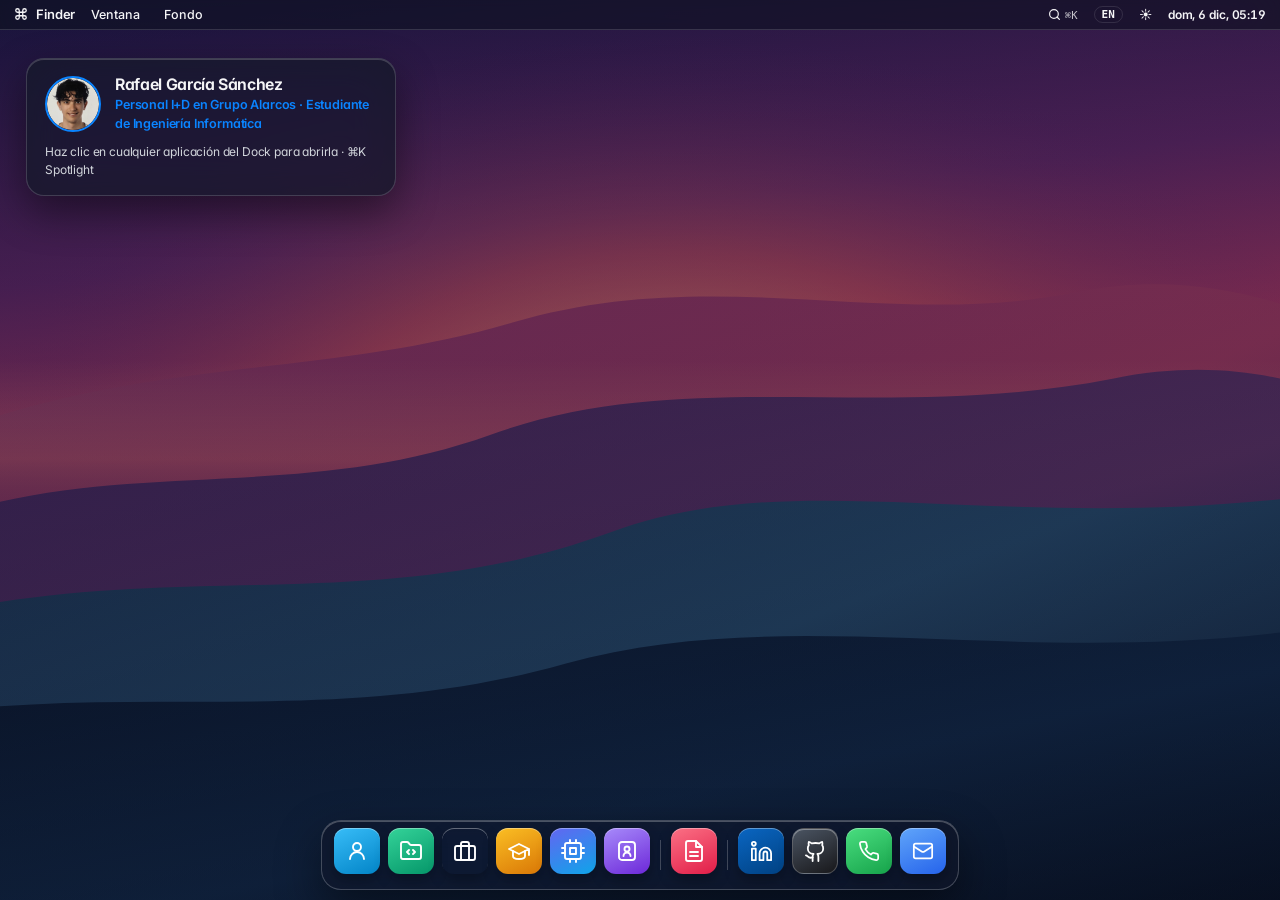
==== commit a3b9e0e7: "refactor: separate work experience and education into distinct windows and add profile data module" ====
--- a/index.html
+++ b/index.html
@@ -217,15 +217,15 @@
       <div class="mac-resize-handle" aria-hidden="true"></div>
     </section>
 
-    <!-- VENTANA 3: EXPERIENCIA, FORMACIÓN Y COMPETENCIAS (INICIALMENTE MINIMIZADA AL DOCK) -->
-    <section id="win-education" class="mac-window" data-window="education" aria-labelledby="win-edu-title" hidden>
+    <!-- VENTANA 3: EXPERIENCIA LABORAL (INICIALMENTE MINIMIZADA AL DOCK) -->
+    <section id="win-experience" class="mac-window" data-window="experience" aria-labelledby="win-exp-title" hidden>
       <header class="mac-titlebar">
         <div class="traffic-lights">
           <button type="button" class="tl-btn tl-close" data-win-action="close" data-i18n-aria="winClose" aria-label="Cerrar ventana"><span aria-hidden="true">×</span></button>
           <button type="button" class="tl-btn tl-min" data-win-action="min" data-i18n-aria="winMinimize" aria-label="Minimizar al Dock"><span aria-hidden="true">–</span></button>
           <button type="button" class="tl-btn tl-zoom" data-win-action="zoom" data-i18n-aria="winZoom" aria-label="Ampliar / Restaurar ventana"><span aria-hidden="true">+</span></button>
         </div>
-        <h2 id="win-edu-title" class="mac-window-title" data-i18n="winEduTitle">Experiencia y Formación</h2>
+        <h2 id="win-exp-title" class="mac-window-title" data-i18n="winExpTitle">Experiencia Laboral — Rafael García</h2>
         <span class="titlebar-spacer" aria-hidden="true"></span>
       </header>
 
@@ -235,6 +235,27 @@
           <ol id="experience-list" class="mac-group-list"></ol>
         </div>
 
+        <div class="mac-group-box">
+          <h3 class="mac-section-label" data-i18n="profileExtraHeading">Perfil y Disponibilidad</h3>
+          <ul id="profile-extra-list" class="bullet-list"></ul>
+        </div>
+      </div>
+      <div class="mac-resize-handle" aria-hidden="true"></div>
+    </section>
+
+    <!-- VENTANA 4: FORMACIÓN ACADÉMICA Y CERTIFICACIONES (INICIALMENTE MINIMIZADA AL DOCK) -->
+    <section id="win-education" class="mac-window" data-window="education" aria-labelledby="win-edu-title" hidden>
+      <header class="mac-titlebar">
+        <div class="traffic-lights">
+          <button type="button" class="tl-btn tl-close" data-win-action="close" data-i18n-aria="winClose" aria-label="Cerrar ventana"><span aria-hidden="true">×</span></button>
+          <button type="button" class="tl-btn tl-min" data-win-action="min" data-i18n-aria="winMinimize" aria-label="Minimizar al Dock"><span aria-hidden="true">–</span></button>
+          <button type="button" class="tl-btn tl-zoom" data-win-action="zoom" data-i18n-aria="winZoom" aria-label="Ampliar / Restaurar ventana"><span aria-hidden="true">+</span></button>
+        </div>
+        <h2 id="win-edu-title" class="mac-window-title" data-i18n="winEduTitle">Formación Académica y Certificaciones</h2>
+        <span class="titlebar-spacer" aria-hidden="true"></span>
+      </header>
+
+      <div class="mac-window-body">
         <div class="settings-section">
           <h3 class="mac-section-label" data-i18n="eduAcademicTitle">Formación Académica</h3>
           <ol id="academic-list" class="mac-group-list"></ol>
@@ -245,15 +266,9 @@
           <ol id="courses-list" class="mac-group-list"></ol>
         </div>
 
-        <div class="settings-two-col">
-          <div class="mac-group-box">
-            <h3 class="mac-section-label" data-i18n="languagesHeading">Idiomas</h3>
-            <div id="languages-list" class="languages-stack"></div>
-          </div>
-          <div class="mac-group-box">
-            <h3 class="mac-section-label" data-i18n="profileExtraHeading">Perfil y Disponibilidad</h3>
-            <ul id="profile-extra-list" class="bullet-list"></ul>
-          </div>
+        <div class="mac-group-box">
+          <h3 class="mac-section-label" data-i18n="languagesHeading">Idiomas</h3>
+          <div id="languages-list" class="languages-stack"></div>
         </div>
       </div>
       <div class="mac-resize-handle" aria-hidden="true"></div>
@@ -327,8 +342,18 @@
       <span class="dock-dot" aria-hidden="true"></span>
     </button>
 
-    <button type="button" class="dock-item" data-dock-target="education" data-i18n-aria="dockEdu" aria-label="Experiencia y Formación">
-      <span class="dock-tooltip" data-i18n="dockEdu">Experiencia y Formación</span>
+    <button type="button" class="dock-item" data-dock-target="experience" data-i18n-aria="dockExp" aria-label="Experiencia Laboral">
+      <span class="dock-tooltip" data-i18n="dockExp">Experiencia Laboral</span>
+      <span class="dock-icon dock-ico-exp" aria-hidden="true">
+        <svg viewBox="0 0 24 24" width="24" height="24" fill="none" stroke="currentColor" stroke-width="1.9" stroke-linecap="round" stroke-linejoin="round">
+          <rect width="20" height="14" x="2" y="7" rx="2"/><path d="M16 21V5a2 2 0 0 0-2-2h-4a2 2 0 0 0-2 2v16"/>
+        </svg>
+      </span>
+      <span class="dock-dot" aria-hidden="true"></span>
+    </button>
+
+    <button type="button" class="dock-item" data-dock-target="education" data-i18n-aria="dockEdu" aria-label="Formación">
+      <span class="dock-tooltip" data-i18n="dockEdu">Formación</span>
       <span class="dock-icon dock-ico-edu" aria-hidden="true">
         <svg viewBox="0 0 24 24" width="24" height="24" fill="none" stroke="currentColor" stroke-width="1.9" stroke-linecap="round" stroke-linejoin="round">
           <path d="M22 10v6M2 10l10-5 10 5-10 5z"/><path d="M6 12v5c0 2 3 3 6 3s6-1 6-3v-5"/>
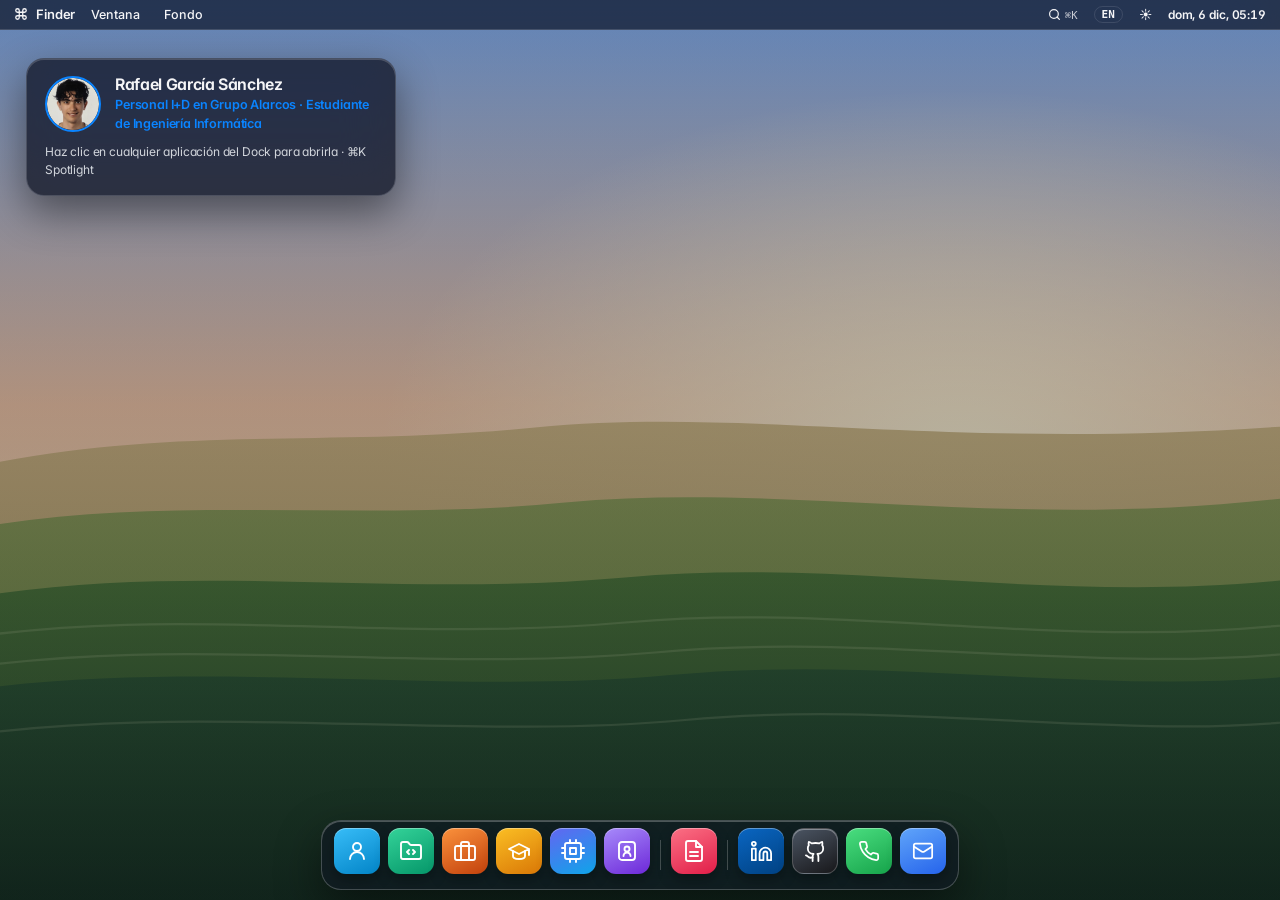
==== commit 5428fcc1: "refactor: add profile data and responsive wallpaper viewer" ====
--- a/index.html
+++ b/index.html
@@ -48,10 +48,12 @@
           Fondo
         </button>
         <div id="wallpaper-dropdown" class="mac-dropdown" role="menu" hidden>
-          <button type="button" class="mac-dropdown-item is-active" role="menuitem" data-wallpaper="big-sur" data-i18n="wpBigSur">macOS Big Sur (Montañas)</button>
+          <button type="button" class="mac-dropdown-item" role="menuitem" data-wallpaper="big-sur" data-i18n="wpBigSur">macOS Big Sur (Montañas)</button>
           <button type="button" class="mac-dropdown-item" role="menuitem" data-wallpaper="sequoia" data-i18n="wpSequoia">macOS Sequoia (Ondas)</button>
           <button type="button" class="mac-dropdown-item" role="menuitem" data-wallpaper="monterey" data-i18n="wpMonterey">macOS Monterey (Cañón)</button>
           <button type="button" class="mac-dropdown-item" role="menuitem" data-wallpaper="mojave" data-i18n="wpMojave">macOS Mojave (Dunas)</button>
+          <button type="button" class="mac-dropdown-item is-active" role="menuitem" data-wallpaper="sonoma" data-i18n="wpSonoma">macOS Sonoma (Viñedos)</button>
+          <button type="button" class="mac-dropdown-item" role="menuitem" data-wallpaper="sonoma" data-i18n="wpSonoma">macOS Sonoma (Viñedos)</button>
         </div>
       </div>
     </div>
--- a/style.css
+++ b/style.css
@@ -3,7 +3,7 @@
    ========================================================================== */
 
 :root {
-  --wallpaper-url: url('./assets/wallpapers/big-sur.svg');
+  --wallpaper-url: url('./assets/wallpapers/sonoma.svg');
   --wallpaper-scrim: linear-gradient(180deg, rgba(6, 9, 20, 0.22), rgba(6, 9, 20, 0.36));
   --wallpaper:
     radial-gradient(ellipse 75% 60% at 15% 18%, rgba(88, 86, 214, 0.42), transparent 60%),
@@ -833,6 +833,7 @@
 .dock-ico-finder { background: linear-gradient(155deg, #38bdf8, #0284c7); }
 .dock-ico-sim { background: linear-gradient(155deg, #34d399, #059669); }
 .dock-ico-edu { background: linear-gradient(155deg, #fbbf24, #d97706); }
+.dock-ico-exp { background: linear-gradient(155deg, #fb923c, #c2410c); }
 .dock-ico-tech { background: linear-gradient(155deg, #6366f1, #0ea5e9); }
 .dock-ico-contact { background: linear-gradient(155deg, #a78bfa, #6d28d9); }
 .dock-ico-cv { background: linear-gradient(155deg, #fb7185, #e11d48); }
@@ -993,14 +994,14 @@
   }
 
   .mac-dock {
-    gap: 4px;
-    padding: 6px 8px;
+    gap: 3px;
+    padding: 6px 7px;
     border-radius: 16px;
   }
 
   .dock-icon {
-    width: 29px;
-    height: 29px;
+    width: 27px;
+    height: 27px;
     border-radius: 8px;
   }
 
